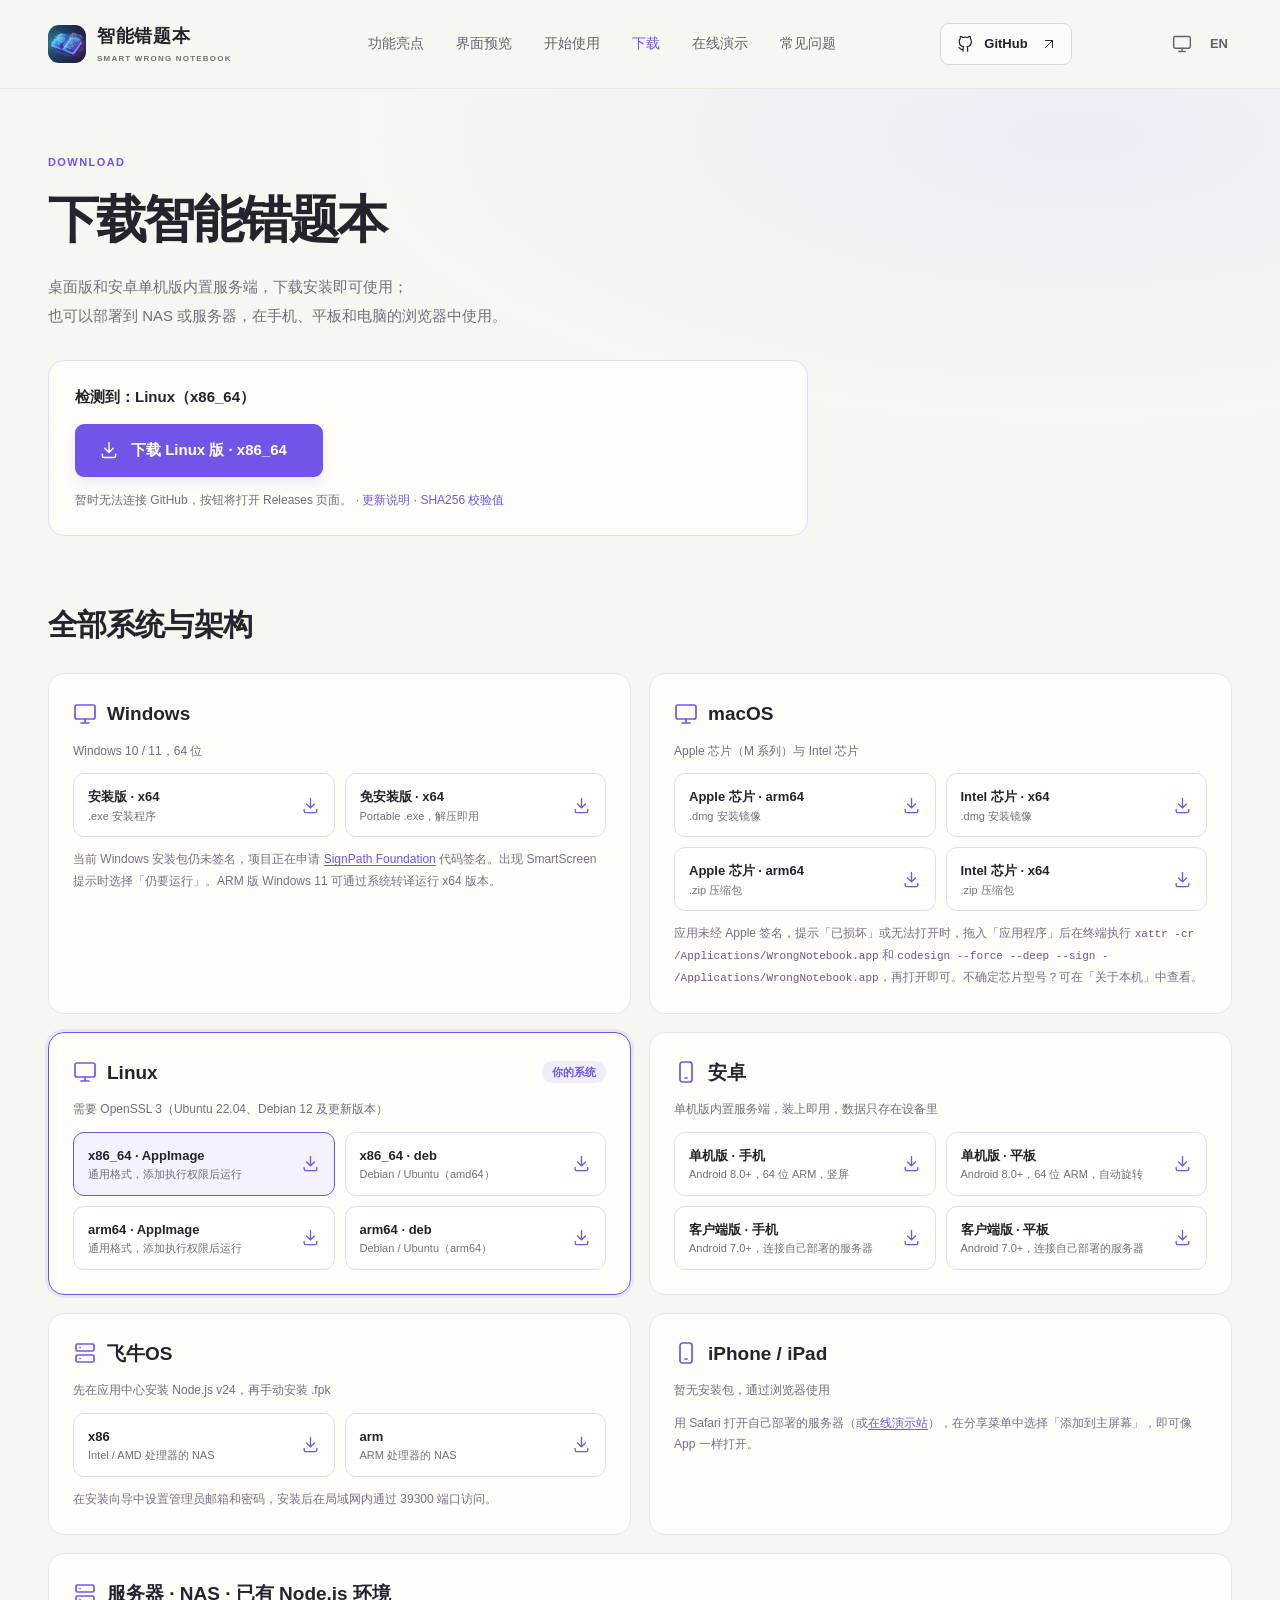
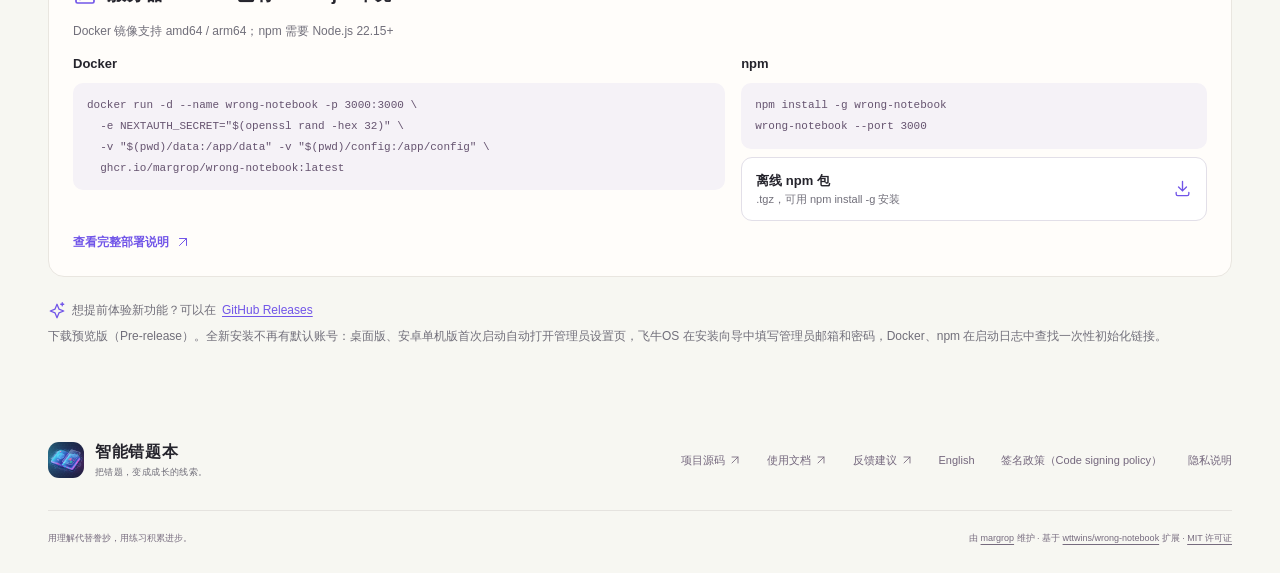
==== download/index.html @ a0e4823a "feat: 官网增加深色模式，默认跟随系统，可手动切换 - 页头新增主题按钮：自动（跟随系统）→ 浅色 → 深色，选择保存在浏览器 localStorage - <head> 内联脚本在首屏绘制前设置" ====
<!doctype html>
<html lang="zh-CN">
  <head>
    <meta charset="utf-8">
    <meta name="viewport" content="width=device-width, initial-scale=1">
    <meta name="color-scheme" content="light dark">
    <meta name="darkreader-lock">
    <meta name="theme-color" content="#f7f7f2">
    <meta name="description" content="下载智能错题本：Windows、macOS（Apple 芯片 / Intel）、Linux（x86_64 / arm64）桌面版，安卓手机与平板 APK，飞牛OS 安装包，以及 Docker 与 npm 部署方式。自动识别你的系统与架构。">
    <meta property="og:type" content="website">
    <meta property="og:locale" content="zh_CN">
    <meta property="og:title" content="下载智能错题本 · 全平台安装包">
    <meta property="og:description" content="Windows、macOS、Linux、安卓、飞牛OS 安装包与 Docker / npm 部署，自动识别你的系统与架构。">
    <meta property="og:image" content="../assets/images/social-preview.png">
    <meta property="og:image:alt" content="智能错题本：让每一道错题，成为进步的起点，配有真实错题管理界面">
    <meta name="twitter:card" content="summary_large_image">
    <title>下载智能错题本 · 全平台安装包</title>
    <!-- deployment-metadata -->
    <link rel="icon" type="image/png" href="../assets/icons/app-icon.png">
    <link rel="apple-touch-icon" href="../assets/icons/app-icon.png">
    <script>(function(){var p=null;try{p=localStorage.getItem("wn-site-theme")}catch(e){}if(p!=="light"&&p!=="dark")p="system";var r=document.documentElement,d=p==="dark"||(p==="system"&&window.matchMedia("(prefers-color-scheme: dark)").matches);r.setAttribute("data-theme-preference",p);r.setAttribute("data-theme",d?"dark":"light")})();</script>
    <link rel="stylesheet" href="../assets/styles.css?v=20261031-dark">
    <link rel="stylesheet" href="../assets/dark.css?v=20261031-dark">
    <script src="../assets/theme.js" defer></script>
    <script src="../assets/nav.js" defer></script>
    <script src="../assets/download.js" defer></script>
  </head>
  <body>
    <a class="skip-link" href="#main">跳到正文</a>
    <svg class="icon-definitions" xmlns="http://www.w3.org/2000/svg" aria-hidden="true">
      <symbol id="i-arrow-up" viewBox="0 0 24 24"><path d="M6 18 18 6M6 6h12v12"/></symbol>
      <symbol id="i-github" viewBox="0 0 24 24"><path d="M9 19c-4.3 1.3-4.3-2.2-6-2.6m12 5v-3.8a3.3 3.3 0 0 0-.9-2.6c3-.3 6.1-1.5 6.1-6.8A5.3 5.3 0 0 0 18.8 4a4.9 4.9 0 0 0-.1-3s-1.1-.3-3.6 1.4a13.6 13.6 0 0 0-6.5 0C6.1.7 5 1 5 1a4.9 4.9 0 0 0-.1 3 5.3 5.3 0 0 0-1.4 4.2c0 5.3 3.1 6.5 6.1 6.8a3.3 3.3 0 0 0-.9 2.6v3.8" transform="translate(1 1) scale(.91)"/></symbol>
      <symbol id="i-download" viewBox="0 0 24 24"><path d="M12 3v12m-5-5 5 5 5-5M4 17v2a2 2 0 0 0 2 2h12a2 2 0 0 0 2-2v-2"/></symbol>
      <symbol id="i-monitor" viewBox="0 0 24 24"><rect x="2" y="3" width="20" height="14" rx="2"/><path d="M8 21h8m-4-4v4"/></symbol>
      <symbol id="i-phone" viewBox="0 0 24 24"><rect x="6" y="2" width="12" height="20" rx="2.5"/><path d="M11 18h2"/></symbol>
      <symbol id="i-server" viewBox="0 0 24 24"><rect x="3" y="3" width="18" height="7" rx="1.5"/><rect x="3" y="14" width="18" height="7" rx="1.5"/><path d="M7 6.5h.01M7 17.5h.01"/></symbol>
      <symbol id="i-sparkle" viewBox="0 0 24 24"><path d="m12 3 2.6 6.4L21 12l-6.4 2.6L12 21l-2.6-6.4L3 12l6.4-2.6L12 3Zm7-2v4m-2-2h4"/></symbol>
      <symbol id="i-sun" viewBox="0 0 24 24"><circle cx="12" cy="12" r="4"/><path d="M12 2v2m0 16v2M4.9 4.9l1.4 1.4m11.4 11.4 1.4 1.4M2 12h2m16 0h2M4.9 19.1l1.4-1.4M17.7 6.3l1.4-1.4"/></symbol>
      <symbol id="i-moon" viewBox="0 0 24 24"><path d="M20 14.5A8 8 0 0 1 9.5 4 8 8 0 1 0 20 14.5Z"/></symbol>
      <symbol id="i-menu" viewBox="0 0 24 24"><path d="M4 7h16M4 12h16M4 17h16"/></symbol>
    </svg>

    <header class="site-header">
      <div class="container header-inner">
        <a class="brand" href="../" aria-label="智能错题本首页">
          <img src="../assets/icons/app-icon.png" alt="" width="38" height="38">
          <span>智能错题本<small>SMART WRONG NOTEBOOK</small></span>
        </a>
        <nav class="desktop-nav" aria-label="主导航">
          <a href="../#features">功能亮点</a><a href="../#preview">界面预览</a><a href="../#deploy">开始使用</a><a href="./" aria-current="page" class="active">下载</a><a href="https://wrong-notebook-demo.vercel.app" target="_blank" rel="noopener noreferrer">在线演示</a><a href="../#faq">常见问题</a>
        </nav>
        <a class="github-link" href="https://github.com/margrop/wrong-notebook" target="_blank" rel="noopener noreferrer"><svg class="icon"><use href="#i-github"/></svg><span>GitHub</span><svg class="icon small"><use href="#i-arrow-up"/></svg></a>
        <div class="header-actions"><button class="theme-toggle icon-button" type="button" data-theme-toggle aria-label="主题：自动（跟随系统）" title="主题：自动（跟随系统）"><svg class="icon theme-icon-system"><use href="#i-monitor"/></svg><svg class="icon theme-icon-light"><use href="#i-sun"/></svg><svg class="icon theme-icon-dark"><use href="#i-moon"/></svg></button><a class="lang-switch" href="../en/download/" hreflang="en" lang="en" aria-label="Switch to English">EN</a></div>
        <button class="menu-toggle icon-button" type="button" aria-label="打开导航" aria-expanded="false" aria-controls="mobile-nav"><svg class="icon"><use href="#i-menu"/></svg></button>
      </div>
      <nav class="mobile-nav" id="mobile-nav" aria-label="手机导航" hidden>
        <a href="../#features">功能亮点</a><a href="../#preview">界面预览</a><a href="../#deploy">开始使用</a><a href="./" aria-current="page" class="active">下载</a><a href="https://wrong-notebook-demo.vercel.app" target="_blank" rel="noopener noreferrer">在线演示</a><a href="../#faq">常见问题</a>
      </nav>
    </header>

    <main id="main">
      <section class="download-hero" aria-labelledby="download-title">
        <div class="container">
          <p class="eyebrow">DOWNLOAD</p>
          <h1 id="download-title">下载智能错题本</h1>
          <p class="download-lead">桌面版和安卓单机版内置服务端，下载安装即可使用；<br class="desktop-break">也可以部署到 NAS 或服务器，在手机、平板和电脑的浏览器中使用。</p>
          <div class="download-detect">
            <p class="detected-system" data-detected-system>正在识别你的系统与架构…</p>
            <a class="button button-primary download-cta" data-recommended href="https://github.com/margrop/wrong-notebook/releases/latest" hidden><svg class="icon"><use href="#i-download"/></svg><span data-download-label>下载安装包</span><span class="dl-size" data-size></span></a>
            <p class="detected-note" data-detected-note hidden></p>
            <p class="release-meta"><span data-release-version>最新正式版</span> · <a data-release-link href="https://github.com/margrop/wrong-notebook/releases/latest" target="_blank" rel="noopener noreferrer">更新说明</a> · <a data-asset="checksums" href="https://github.com/margrop/wrong-notebook/releases/latest" target="_blank" rel="noopener noreferrer">SHA256 校验值</a></p>
          </div>
        </div>
      </section>

      <section class="section download-section" aria-labelledby="platforms-title">
        <div class="container">
          <h2 class="download-section-title" id="platforms-title">全部系统与架构</h2>
          <div class="download-grid">
            <article class="download-card" data-platform="windows" aria-labelledby="dl-windows">
              <div class="download-card-head"><svg class="icon"><use href="#i-monitor"/></svg><h3 id="dl-windows">Windows</h3><span class="detected-badge">你的系统</span></div>
              <p class="download-requirement">Windows 10 / 11，64 位</p>
              <div class="dl-list">
                <a class="dl-button" data-asset="win-setup" data-variant="windows" href="https://github.com/margrop/wrong-notebook/releases/latest"><span><strong>安装版 · x64</strong><small>.exe 安装程序</small></span><span class="dl-size" data-size></span><svg class="icon"><use href="#i-download"/></svg></a>
                <a class="dl-button" data-asset="win-portable" href="https://github.com/margrop/wrong-notebook/releases/latest"><span><strong>免安装版 · x64</strong><small>Portable .exe，解压即用</small></span><span class="dl-size" data-size></span><svg class="icon"><use href="#i-download"/></svg></a>
              </div>
              <p class="download-note">当前 Windows 安装包仍未签名，项目正在申请 <a href="https://signpath.org" target="_blank" rel="noopener noreferrer">SignPath Foundation</a> 代码签名。出现 SmartScreen 提示时选择「仍要运行」。ARM 版 Windows 11 可通过系统转译运行 x64 版本。</p>
            </article>

            <article class="download-card" data-platform="mac" aria-labelledby="dl-mac">
              <div class="download-card-head"><svg class="icon"><use href="#i-monitor"/></svg><h3 id="dl-mac">macOS</h3><span class="detected-badge">你的系统</span></div>
              <p class="download-requirement">Apple 芯片（M 系列）与 Intel 芯片</p>
              <div class="dl-list">
                <a class="dl-button" data-asset="mac-arm64-dmg" data-variant="mac-arm64" href="https://github.com/margrop/wrong-notebook/releases/latest"><span><strong>Apple 芯片 · arm64</strong><small>.dmg 安装镜像</small></span><span class="dl-size" data-size></span><svg class="icon"><use href="#i-download"/></svg></a>
                <a class="dl-button" data-asset="mac-x64-dmg" data-variant="mac-x64" href="https://github.com/margrop/wrong-notebook/releases/latest"><span><strong>Intel 芯片 · x64</strong><small>.dmg 安装镜像</small></span><span class="dl-size" data-size></span><svg class="icon"><use href="#i-download"/></svg></a>
                <a class="dl-button" data-asset="mac-arm64-zip" href="https://github.com/margrop/wrong-notebook/releases/latest"><span><strong>Apple 芯片 · arm64</strong><small>.zip 压缩包</small></span><span class="dl-size" data-size></span><svg class="icon"><use href="#i-download"/></svg></a>
                <a class="dl-button" data-asset="mac-x64-zip" href="https://github.com/margrop/wrong-notebook/releases/latest"><span><strong>Intel 芯片 · x64</strong><small>.zip 压缩包</small></span><span class="dl-size" data-size></span><svg class="icon"><use href="#i-download"/></svg></a>
              </div>
              <p class="download-note">应用未经 Apple 签名，提示「已损坏」或无法打开时，拖入「应用程序」后在终端执行 <code>xattr -cr /Applications/WrongNotebook.app</code> 和 <code>codesign --force --deep --sign - /Applications/WrongNotebook.app</code>，再打开即可。不确定芯片型号？可在「关于本机」中查看。</p>
            </article>

            <article class="download-card" data-platform="linux" aria-labelledby="dl-linux">
              <div class="download-card-head"><svg class="icon"><use href="#i-monitor"/></svg><h3 id="dl-linux">Linux</h3><span class="detected-badge">你的系统</span></div>
              <p class="download-requirement">需要 OpenSSL 3（Ubuntu 22.04、Debian 12 及更新版本）</p>
              <div class="dl-list">
                <a class="dl-button" data-asset="linux-x64-appimage" data-variant="linux-x64" href="https://github.com/margrop/wrong-notebook/releases/latest"><span><strong>x86_64 · AppImage</strong><small>通用格式，添加执行权限后运行</small></span><span class="dl-size" data-size></span><svg class="icon"><use href="#i-download"/></svg></a>
                <a class="dl-button" data-asset="linux-x64-deb" href="https://github.com/margrop/wrong-notebook/releases/latest"><span><strong>x86_64 · deb</strong><small>Debian / Ubuntu（amd64）</small></span><span class="dl-size" data-size></span><svg class="icon"><use href="#i-download"/></svg></a>
                <a class="dl-button" data-asset="linux-arm64-appimage" data-variant="linux-arm64" href="https://github.com/margrop/wrong-notebook/releases/latest"><span><strong>arm64 · AppImage</strong><small>通用格式，添加执行权限后运行</small></span><span class="dl-size" data-size></span><svg class="icon"><use href="#i-download"/></svg></a>
                <a class="dl-button" data-asset="linux-arm64-deb" href="https://github.com/margrop/wrong-notebook/releases/latest"><span><strong>arm64 · deb</strong><small>Debian / Ubuntu（arm64）</small></span><span class="dl-size" data-size></span><svg class="icon"><use href="#i-download"/></svg></a>
              </div>
            </article>

            <article class="download-card" data-platform="android" aria-labelledby="dl-android">
              <div class="download-card-head"><svg class="icon"><use href="#i-phone"/></svg><h3 id="dl-android">安卓</h3><span class="detected-badge">你的系统</span></div>
              <p class="download-requirement">单机版内置服务端，装上即用，数据只存在设备里</p>
              <div class="dl-list">
                <a class="dl-button" data-asset="android-phone" data-variant="android-phone" href="https://github.com/margrop/wrong-notebook/releases/latest"><span><strong>单机版 · 手机</strong><small>Android 8.0+，64 位 ARM，竖屏</small></span><span class="dl-size" data-size></span><svg class="icon"><use href="#i-download"/></svg></a>
                <a class="dl-button" data-asset="android-tablet" data-variant="android-tablet" href="https://github.com/margrop/wrong-notebook/releases/latest"><span><strong>单机版 · 平板</strong><small>Android 8.0+，64 位 ARM，自动旋转</small></span><span class="dl-size" data-size></span><svg class="icon"><use href="#i-download"/></svg></a>
                <a class="dl-button" data-asset="android-client-phone" href="https://github.com/margrop/wrong-notebook/releases/latest"><span><strong>客户端版 · 手机</strong><small>Android 7.0+，连接自己部署的服务器</small></span><span class="dl-size" data-size></span><svg class="icon"><use href="#i-download"/></svg></a>
                <a class="dl-button" data-asset="android-client-tablet" href="https://github.com/margrop/wrong-notebook/releases/latest"><span><strong>客户端版 · 平板</strong><small>Android 7.0+，连接自己部署的服务器</small></span><span class="dl-size" data-size></span><svg class="icon"><use href="#i-download"/></svg></a>
              </div>
            </article>

            <article class="download-card" data-platform="fnos" aria-labelledby="dl-fnos">
              <div class="download-card-head"><svg class="icon"><use href="#i-server"/></svg><h3 id="dl-fnos">飞牛OS</h3></div>
              <p class="download-requirement">先在应用中心安装 Node.js v24，再手动安装 .fpk</p>
              <div class="dl-list">
                <a class="dl-button" data-asset="fnos-x86" href="https://github.com/margrop/wrong-notebook/releases/latest"><span><strong>x86</strong><small>Intel / AMD 处理器的 NAS</small></span><span class="dl-size" data-size></span><svg class="icon"><use href="#i-download"/></svg></a>
                <a class="dl-button" data-asset="fnos-arm" href="https://github.com/margrop/wrong-notebook/releases/latest"><span><strong>arm</strong><small>ARM 处理器的 NAS</small></span><span class="dl-size" data-size></span><svg class="icon"><use href="#i-download"/></svg></a>
              </div>
              <p class="download-note">在安装向导中设置管理员邮箱和密码，安装后在局域网内通过 39300 端口访问。</p>
            </article>

            <article class="download-card" data-platform="ios" aria-labelledby="dl-ios">
              <div class="download-card-head"><svg class="icon"><use href="#i-phone"/></svg><h3 id="dl-ios">iPhone / iPad</h3><span class="detected-badge">你的系统</span></div>
              <p class="download-requirement">暂无安装包，通过浏览器使用</p>
              <p class="download-note">用 Safari 打开自己部署的服务器（或<a href="https://wrong-notebook-demo.vercel.app" target="_blank" rel="noopener noreferrer">在线演示站</a>），在分享菜单中选择「添加到主屏幕」，即可像 App 一样打开。</p>
            </article>

            <article class="download-card download-card-wide" data-platform="server" aria-labelledby="dl-server">
              <div class="download-card-head"><svg class="icon"><use href="#i-server"/></svg><h3 id="dl-server">服务器 · NAS · 已有 Node.js 环境</h3></div>
              <p class="download-requirement">Docker 镜像支持 amd64 / arm64；npm 需要 Node.js 22.15+</p>
              <div class="server-options">
                <div><strong>Docker</strong><pre><code>docker run -d --name wrong-notebook -p 3000:3000 \
  -e NEXTAUTH_SECRET="$(openssl rand -hex 32)" \
  -v "$(pwd)/data:/app/data" -v "$(pwd)/config:/app/config" \
  ghcr.io/margrop/wrong-notebook:latest</code></pre></div>
                <div><strong>npm</strong><pre><code>npm install -g wrong-notebook
wrong-notebook --port 3000</code></pre><a class="dl-button" data-asset="npm-tgz" href="https://github.com/margrop/wrong-notebook/releases/latest"><span><strong>离线 npm 包</strong><small>.tgz，可用 npm install -g 安装</small></span><span class="dl-size" data-size></span><svg class="icon"><use href="#i-download"/></svg></a></div>
              </div>
              <a class="text-link" href="../#deploy">查看完整部署说明 <svg class="icon small"><use href="#i-arrow-up"/></svg></a>
            </article>
          </div>
          <p class="prerelease-note"><svg class="icon small"><use href="#i-sparkle"/></svg> 想提前体验新功能？可以在 <a href="https://github.com/margrop/wrong-notebook/releases" target="_blank" rel="noopener noreferrer">GitHub Releases</a> 下载预览版（Pre-release）。全新安装不再有默认账号：桌面版、安卓单机版首次启动自动打开管理员设置页，飞牛OS 在安装向导中填写管理员邮箱和密码，Docker、npm 在启动日志中查找一次性初始化链接。</p>
        </div>
      </section>
    </main>

    <footer class="site-footer container"><div class="footer-top"><a class="brand" href="../"><img src="../assets/icons/app-icon.png" alt="" width="36" height="36"><span>智能错题本<small>把错题，变成成长的线索。</small></span></a><nav aria-label="页脚导航"><a href="https://github.com/margrop/wrong-notebook" target="_blank" rel="noopener noreferrer">项目源码 <svg class="icon small"><use href="#i-arrow-up"/></svg></a><a href="https://github.com/margrop/wrong-notebook/wiki" target="_blank" rel="noopener noreferrer">使用文档 <svg class="icon small"><use href="#i-arrow-up"/></svg></a><a href="https://github.com/margrop/wrong-notebook/issues" target="_blank" rel="noopener noreferrer">反馈建议 <svg class="icon small"><use href="#i-arrow-up"/></svg></a><a href="../en/download/" hreflang="en" lang="en">English</a><a href="https://github.com/margrop/wrong-notebook/blob/main/doc/CODE_SIGNING.md" target="_blank" rel="noopener noreferrer">签名政策（Code signing policy）</a><a href="https://github.com/margrop/wrong-notebook/blob/main/doc/PRIVACY.md" target="_blank" rel="noopener noreferrer">隐私说明</a></nav></div><div class="footer-bottom"><p>用理解代替誊抄，用练习积累进步。</p><p>由 <a href="https://github.com/margrop" target="_blank" rel="noopener noreferrer">margrop</a> 维护 · 基于 <a href="https://github.com/wttwins/wrong-notebook" target="_blank" rel="noopener noreferrer">wttwins/wrong-notebook</a> 扩展 · <a href="https://github.com/margrop/wrong-notebook/blob/main/LICENSE" target="_blank" rel="noopener noreferrer">MIT 许可证</a></p></div></footer>
  </body>
</html>
---- assets/styles.css ----
@charset "UTF-8";

:root {
  color-scheme: light;
  --bg: #f7f7f2;
  --ink: #25242c;
  --muted: #716f7a;
  --purple: #7155e8;
  --purple-dark: #6043d1;
  --line: #e5e3df;
  --font: -apple-system, BlinkMacSystemFont, "Segoe UI", "PingFang SC", "Hiragino Sans GB", "Microsoft YaHei", sans-serif;
}

*, *::before, *::after { box-sizing: border-box; }
html { scroll-behavior: smooth; scroll-padding-top: 104px; }
body { margin: 0; background: var(--bg); color: var(--ink); font-family: var(--font); -webkit-font-smoothing: antialiased; line-height: 1.65; }
body.dialog-open { overflow: hidden; }
button, input { font: inherit; }
button, a { -webkit-tap-highlight-color: transparent; }
button { color: inherit; cursor: pointer; }
a { color: inherit; text-decoration: none; }
img { display: block; max-width: 100%; }
button { border: 0; }
h1, h2, h3, p, figure { margin: 0; }
::selection { background: #ded4ff; color: #33214e; }
:focus-visible { outline: 3px solid #a18af7; outline-offset: 5px; }
[hidden] { display: none !important; }
.container { width: min(1240px, calc(100% - 96px)); margin-inline: auto; }
.icon-definitions { position: absolute; width: 0; height: 0; overflow: hidden; }
.icon { display: inline-block; width: 24px; height: 24px; fill: none; stroke: currentColor; stroke-width: 1.7; stroke-linecap: round; stroke-linejoin: round; flex: 0 0 auto; vertical-align: middle; }
.icon.small { width: 18px; height: 18px; }
.icon-button { display: inline-flex; align-items: center; justify-content: center; padding: 10px; border-radius: 10px; background: transparent; }
.skip-link { position: fixed; top: -80px; left: 20px; padding: 10px 20px; border-radius: 8px; background: var(--ink); color: white; z-index: 100; }
.skip-link:focus { top: 10px; }
.site-header { position: sticky; top: 0; z-index: 20; background: rgb(247 247 242 / 94%); border-bottom: 1px solid rgb(229 227 223 / 70%); backdrop-filter: blur(16px); }
.header-inner { display: flex; align-items: center; justify-content: space-between; min-height: 88px; gap: 24px; }
.brand { display: inline-flex; align-items: center; gap: 11px; flex-shrink: 0; }
.brand img { border-radius: 11px; }
.brand > span { font-size: 18px; font-weight: 750; letter-spacing: .04em; line-height: 1.4; }
.brand small { display: block; font-size: 8px; font-weight: 600; letter-spacing: .15em; color: var(--muted); margin-top: 3px; }
.desktop-nav { display: flex; gap: 32px; padding-left: 32px; }
.desktop-nav a { color: #64616c; font-size: 14px; font-weight: 550; transition: color .2s; }
.desktop-nav a:hover, .desktop-nav a.active { color: var(--purple); }
.github-link { display: flex; align-items: center; gap: 9px; border: 1px solid #d9d7d1; padding: 9px 15px; border-radius: 9px; font-size: 13px; font-weight: 600; background: #fff9; transition: border-color .2s, background .2s; }
.github-link:hover { background: white; border-color: var(--purple); }
.github-link .icon { width: 19px; height: 19px; }
.github-link .small { width: 14px; height: 14px; margin-left: 5px; }
.menu-toggle, .mobile-nav { display: none; }
.lang-switch { margin-left: -12px; padding: 9px 4px; color: #64616c; font-size: 13px; font-weight: 600; white-space: nowrap; transition: color .2s; }
.lang-switch:hover { color: var(--purple); }
.header-actions { display: flex; align-items: center; gap: 6px; margin-left: -12px; }
.header-actions .lang-switch { margin-left: 0; }
.theme-toggle { padding: 8px; color: #64616c; transition: color .2s; }
.theme-toggle:hover { color: var(--purple); }
.theme-toggle .icon { width: 20px; height: 20px; }
.theme-toggle .theme-icon-light, .theme-toggle .theme-icon-dark { display: none; }
html[data-theme-preference="light"] .theme-toggle .theme-icon-system, html[data-theme-preference="dark"] .theme-toggle .theme-icon-system { display: none; }
html[data-theme-preference="light"] .theme-toggle .theme-icon-light, html[data-theme-preference="dark"] .theme-toggle .theme-icon-dark { display: inline-block; }
html:lang(en) h1 { letter-spacing: -.035em; }
.hero { overflow: hidden; position: relative; background: radial-gradient(ellipse at 84% 24%, #eae5f8a3, transparent 43%); }
.hero-grid { display: grid; grid-template-columns: 1fr 1.08fr; gap: 38px; align-items: center; padding-top: 62px; padding-bottom: 52px; min-height: 630px; }
.eyebrow { color: var(--purple); font-size: 11px; letter-spacing: .13em; font-weight: 700; line-height: 1.7; }
.pill { display: inline-flex; gap: 9px; align-items: center; border: 1px solid #e2daf7; border-radius: 99px; padding: 6px 12px; font-size: 11px; letter-spacing: .05em; background: #f0ecfa; }
.pill .icon { margin-left: 7px; }
.status-dot { display: inline-block; width: 6px; height: 6px; border-radius: 50%; flex-shrink: 0; background: currentColor; box-shadow: 0 0 0 3px rgb(113 85 232 / 8%); }
h1 { font-size: clamp(36px, 4.15vw, 59px); font-weight: 780; line-height: 1.4; letter-spacing: -.055em; margin-top: 24px; white-space: nowrap; }
.highlight { position: relative; color: var(--purple); }
.highlight > svg { position: absolute; width: 100%; height: 15px; left: 0; bottom: -12px; fill: none; stroke: #b9a4f3; stroke-width: 4px; stroke-linecap: round; }
.hero-description { font-size: 16px; color: var(--muted); line-height: 1.95; margin-top: 31px; }
.hero-actions { display: flex; gap: 12px; margin-top: 31px; flex-wrap: wrap; }
.button { display: inline-flex; align-items: center; justify-content: center; gap: 18px; padding: 13px 23px; min-height: 50px; border-radius: 9px; font-size: 14px; font-weight: 650; border: 1px solid transparent; transition: transform .2s, background .2s, box-shadow .2s; }
.button:hover { transform: translateY(-2px); }
.button .icon { width: 20px; height: 20px; }
.button-primary { background: var(--purple); color: white; box-shadow: 0 6px 14px #7155e821; }
.button-primary:hover { background: var(--purple-dark); box-shadow: 0 9px 19px #7155e834; }
.button-outline { border-color: #ddd9e3; background: #ffffff80; gap: 9px; }
.button-outline:hover { background: white; }
.hero-notes { display: flex; gap: 19px; margin-top: 24px; color: #716a7a; font-size: 11px; }
.hero-notes span { display: flex; gap: 4px; align-items: center; }
.hero-notes .icon { width: 13px; height: 13px; color: #9182ac; }
.hero-community { display: inline-flex; align-items: center; gap: 14px; margin-top: 22px; padding: 8px 18px 8px 8px; background: #fff; border: 1px solid var(--line); border-radius: 16px; }
.hero-community:hover { border-color: var(--purple); }
.hero-community img { flex: none; width: 96px; height: 96px; border-radius: 10px; }
.hero-community > span { display: flex; flex-direction: column; gap: 3px; text-align: left; }
.hero-community strong { font-size: 12px; }
.hero-community .qq-number { color: var(--purple); font-size: 17px; font-weight: 700; font-variant-numeric: tabular-nums; }
.hero-community small { color: var(--muted); font-size: 11px; }
#community { scroll-margin-top: 90px; }
.hero-visual { position: relative; min-width: 0; padding-top: 42px; padding-bottom: 55px; }
.orbit { position: absolute; border: 1px dashed #c9bfe1; border-radius: 50%; z-index: 0; pointer-events: none; }
.orbit-one { width: 410px; height: 410px; top: 0; right: -16px; transform: rotate(-30deg); }
.orbit-two { width: 490px; height: 380px; top: 70px; left: 16px; opacity: .4; }
.hero-window { position: relative; z-index: 2; margin-right: -24px; border-radius: 12px; background: #fff; overflow: hidden; box-shadow: 0 25px 60px -17px #453b6f5e, 0 3px 8px #493a7014; transform: rotate(-3deg); border: 5px solid white; }
.window-bar { min-height: 34px; display: flex; align-items: center; justify-content: space-between; gap: 20px; font-size: 9px; color: #786d84; padding: 3px 12px 7px; }
.window-bar > .icon { width: 13px; height: 13px; }
.window-dots { display: inline-flex; gap: 5px; align-items: center; }
.window-dots i { width: 6px; height: 6px; border-radius: 50%; background: #dedbe7; }
.window-dots i:first-child { background: #f2bcb8; }
.window-dots i:nth-child(2) { background: #edda9b; }
.window-dots i:last-child { background: #c2d7b5; }
.image-button { display: block; width: 100%; padding: 0; background: transparent; text-align: left; }
.image-button:hover img { filter: brightness(1.06); }
.hero-screenshot { width: 100%; height: auto; border-radius: 5px; }
.paper-note { position: absolute; top: -18px; left: 9%; width: 173px; height: 143px; padding: 16px 18px; background-color: #f9edc7; background-image: repeating-linear-gradient(transparent 0 25px, #d9c59150 25px 26px); border-radius: 2px; color: #7d6943; transform: rotate(-11deg); font-size: 16px; font-weight: 650; line-height: 1.9; box-shadow: 0 6px 15px #63501d0d; }
.paper-note svg { position: absolute; width: 57px; height: 30px; right: 3px; bottom: 5px; fill: none; stroke: #a6986b; stroke-width: 3px; stroke-linecap: round; }
.floating-tag { display: flex; align-items: center; gap: 6px; position: absolute; top: 5px; right: -8px; background: #e4dcfa; color: #6952aa; padding: 10px 15px; font-size: 11px; border-radius: 7px; transform: rotate(6deg); z-index: 3; box-shadow: 0 6px 17px #6b4c9810; }
.floating-tag .icon { width: 16px; height: 16px; }
.review-note { display: flex; align-items: center; gap: 11px; position: absolute; bottom: 29px; left: -17px; padding: 15px 16px; z-index: 4; background: #fff; border: 1px solid #e8e4eb; border-radius: 11px; box-shadow: 0 12px 35px #4f3d7819; transform: rotate(2deg); }
.review-check { display: grid; place-items: center; width: 37px; height: 37px; border-radius: 50%; background: #e4f1e8; color: #61947e; }
.review-check .icon { width: 19px; height: 19px; }
.review-note strong { display: block; font-size: 12px; font-weight: 650; }
.review-note div > span { display: block; margin-top: 2px; font-size: 9px; color: #766b80; }
.mini-trend { width: 55px; height: 35px; margin-left: 14px; fill: none; stroke: #9b87d7; stroke-width: 2; stroke-linecap: round; stroke-linejoin: round; }
.visual-caption { position: absolute; font-size: 9px; color: #786c82; bottom: 0; right: 7px; letter-spacing: .02em; }
.promise-strip { display: flex; justify-content: space-between; gap: 20px; align-items: center; border-top: 1px solid var(--line); min-height: 104px; color: #706c7b; }
.promise-strip > p { font-size: 11px; color: #766d7e; }
.promise-strip > span { display: flex; gap: 9px; align-items: center; font-size: 13px; font-weight: 550; }
.promise-strip .icon { width: 20px; height: 20px; color: #91899e; }
.promise-pwa { font-size: 18px !important; font-weight: 750 !important; letter-spacing: -.04em; }
.promise-pwa small { font-size: 11px; font-weight: 400; letter-spacing: 0; }
.section { padding: 94px 0; }
.section-heading h2, .deploy-copy h2 { font-size: clamp(29px, 3vw, 40px); line-height: 1.45; letter-spacing: -.045em; font-weight: 740; margin-top: 13px; }
.section-heading > p:not(.eyebrow), .heading-row > p { font-size: 14px; line-height: 1.9; color: var(--muted); margin-top: 16px; }
.center { text-align: center; }
.workflow { background: #eeeee780; border-top: 1px solid #eae8e260; }
.workflow-grid { list-style: none; padding: 0; margin: 53px 0 0; display: grid; grid-template-columns: repeat(4, 1fr); gap: 36px; }
.workflow-grid > li { position: relative; }
.workflow-grid > li:not(:last-child)::after { content: ""; display: block; height: 1px; width: 53%; position: absolute; top: 25px; left: 62%; background: repeating-linear-gradient(to right, #d9d4e0 0 3px, transparent 3px 7px); }
.step-top { display: flex; align-items: center; gap: 14px; }
.step-number { color: #786d82; font-size: 12px; font-family: ui-monospace, monospace; }
.step-icon { display: grid; place-items: center; width: 49px; height: 49px; border-radius: 13px; }
.lavender { background: #e7e0f6; color: #9277c8; }
.peach { background: #f5e6dc; color: #bc8969; }
.mint { background: #dfece3; color: #7b9d87; }
.lemon { background: #f1edcf; color: #ae9d4d; }
.step-icon .icon { width: 24px; height: 24px; }
.workflow-grid h3 { font-size: 17px; font-weight: 650; margin-top: 24px; }
.workflow-grid p { font-size: 13px; color: var(--muted); line-height: 1.95; margin-top: 11px; max-width: 245px; }
.step-label { display: inline-block; margin-top: 21px; color: #786d82; font-size: 10px; letter-spacing: .02em; }
.heading-row { display: flex; justify-content: space-between; align-items: flex-end; gap: 40px; }
.heading-row > p { padding-bottom: 4px; }
.features { padding-bottom: 64px; }
.feature-grid { display: grid; grid-template-columns: repeat(6, 1fr); gap: 21px; margin-top: 43px; }
.feature-card { grid-column: span 2; border: 1px solid #e9e6e0; background: #fffdfa; border-radius: 16px; padding: 29px; overflow: hidden; position: relative; }
.feature-card h3 { font-size: 18px; font-weight: 700; line-height: 1.55; letter-spacing: -.025em; }
.feature-card p { font-size: 13px; color: var(--muted); line-height: 1.9; margin-top: 12px; }
.animation-card { grid-column: span 3; background: #ece7f5; border-color: #e5dcf1; padding: 31px 32px 0; }
.feature-kicker { display: flex; align-items: center; gap: 7px; font-size: 11px; font-weight: 550; color: #745a98; }
.feature-kicker .icon { width: 17px; height: 17px; }
.animation-card h3, .practice-card h3 { font-size: 29px; line-height: 1.5; margin-top: 17px; }
.animation-card p { color: #6f617f; position: relative; z-index: 1; }
.animation-screenshot { margin-top: 27px; position: relative; border: 5px solid #fff; border-bottom: 0; border-radius: 11px 11px 0 0; overflow: hidden; box-shadow: 0 12px 30px #46334f29; }
.animation-screenshot img { width: 100%; height: auto; }
.image-overlay { display: flex; align-items: center; gap: 7px; position: absolute; bottom: 12px; right: 12px; color: white; background: #29262fce; padding: 5px 10px; font-size: 9px; border: 1px solid #ffffff24; border-radius: 5px; }
.image-overlay .icon { width: 13px; height: 13px; }
.card-corner-spark { position: absolute; font-size: 98px; color: #c6b5e5; right: 27px; top: 60px; transform: rotate(12deg); }
.practice-card { grid-column: span 3; padding: 31px 32px; background: #eeeee8; border-color: #e5e5de; }
.practice-card .feature-kicker { color: #62765c; }
.practice-card p { max-width: 420px; }
.practice-illustration { max-width: 360px; margin: 22px auto 0; }
.sample-question { background: #fffefb; border: 1px solid #e4e3da; border-radius: 9px; padding: 13px 22px; box-shadow: 0 4px 6px #39312904; transform: rotate(-2deg); }
.sample-question > span { font-size: 9px; color: #786f60; display: block; }
.sample-question strong { font-family: Georgia, serif; font-size: 24px; letter-spacing: .05em; color: #655c74; display: block; margin-top: 4px; font-weight: 400; }
.sample-question i { color: #796d83; font-size: 10px; font-style: normal; }
.practice-connector { display: flex; align-items: center; justify-content: center; gap: 7px; font-size: 9px; color: #776b80; padding: 9px 0; }
.practice-connector .icon { width: 14px; height: 14px; }
.variant { transform: rotate(2deg); border-color: #d3c7ec; background: #f5f0fc; }
.variant > span { color: #7b5d9a; }
.variant strong { color: #9276b9; }
.illustration-label { display: block; text-align: right; margin-top: 7px; color: #aba6ab; font-size: 8px; }
.feature-icon { color: #8a7a9e; display: inline-block; margin-bottom: 17px; }
.feature-icon .icon { width: 24px; height: 24px; }
.tags-card { min-height: 315px; }
.tag-tree { display: flex; font-size: 10px; color: #776b80; align-items: center; margin-top: 26px; }
.tag-tree span { display: inline-block; background: #f3f0f6; padding: 5px 10px; border-radius: 5px; white-space: nowrap; }
.tag-tree > div { border-left: 1px solid #ddd6e5; padding-left: 16px; margin-left: 16px; position: relative; }
.tag-tree > div::before { content: ""; position: absolute; width: 16px; height: 1px; left: -17px; top: 50%; background: #ddd6e5; }
.tag-tree > div > div { display: flex; gap: 7px; margin-top: 8px; }
.tag-tree .tag-accent { color: #72558f; background: #eae1f6; }
.paper-preview { position: relative; background: #fff; border: 1px solid #e9e5df; border-radius: 4px; padding: 15px 19px 9px; margin: 20px 0 -61px 11px; transform: rotate(-5deg); box-shadow: 0 5px 20px #756f6410; }
.paper-preview > div { display: flex; align-items: center; justify-content: space-between; border-bottom: 1px solid #eee9df; padding-bottom: 9px; font-size: 10px; color: #796d5c; }
.paper-preview .icon { width: 15px; height: 15px; color: #c4bcb0; }
.paper-preview > span { display: flex; align-items: center; gap: 10px; color: #7f7362; font-size: 8px; margin-top: 19px; }
.paper-preview i { width: 73%; height: 3px; background: #efece7; }
.paper-preview > small { display: block; margin-top: 18px; color: #7c6f5e; font-size: 8px; }
.mastery-path { display: flex; justify-content: space-between; margin-top: 25px; position: relative; }
.mastery-path::before { content: ""; width: 73%; height: 1px; background: #e2e8de; position: absolute; top: 15px; left: 13%; }
.mastery-path > span { display: flex; flex-direction: column; align-items: center; gap: 8px; font-size: 9px; color: #6f7868; z-index: 1; }
.mastery-path i { display: grid; place-items: center; width: 31px; height: 31px; font-style: normal; font-size: 14px; border-radius: 50%; border: 5px solid #fffdfa; }
.history-wrong { background: #f7e2d9; color: #b38e7c; }
.history-correct { background: #dbead9; color: #82a07b; }
.mastery-footnote { display: flex; gap: 5px; align-items: center; margin-top: 23px; font-size: 9px; color: #72795f; }
.mastery-footnote .icon { width: 12px; height: 12px; }
.small-features { display: flex; justify-content: center; gap: 40px; flex-wrap: wrap; margin-top: 35px; font-size: 11px; color: #776d80; }
.small-features span { display: flex; align-items: center; gap: 7px; }
.small-features .icon { width: 16px; height: 16px; }
.preview-section { background: #27242f; color: #f4effa; position: relative; overflow: hidden; margin-top: 26px; padding-bottom: 66px; }
.preview-section .eyebrow { color: #b1a2d7; }
.preview-section h2 { font-size: 39px; }
.preview-section .heading-row > p { color: #a39aaf; }
.preview-tabs { display: flex; align-items: center; justify-content: center; gap: 10px; margin-top: 39px; margin-bottom: 27px; flex-wrap: wrap; }
.preview-tabs button { display: inline-flex; align-items: center; justify-content: center; gap: 7px; padding: 10px 16px; border-radius: 7px; color: #b6acc5; font-size: 12px; background: transparent; transition: background .2s, color .2s; border: 1px solid #ffffff0c; }
.preview-tabs button[aria-selected="true"] { color: #eee6ff; background: #655086; border-color: #8d72b759; }
.preview-tabs button:hover { background: #ffffff0b; }
.preview-tabs button[aria-selected="true"]:hover { background: #715a95; }
.preview-tabs .icon { width: 15px; height: 15px; }
.preview-panel { max-width: 1060px; margin-inline: auto; overflow: hidden; border: 1px solid #6155686b; border-radius: 12px; background: #f7f8fb; box-shadow: 0 20px 55px #0b061e3d; }
.preview-toolbar { min-height: 42px; display: flex; align-items: center; justify-content: space-between; padding: 7px 16px; color: #6f6680; font-size: 10px; background: #ece9f2; }
.preview-toolbar .window-dots i { opacity: .6; }
.preview-expand { display: flex; align-items: center; gap: 5px; background: transparent; color: #6f6680; font-size: 9px; border-radius: 4px; }
.preview-expand:hover { color: #3f3654; }
.preview-expand .icon { width: 12px; height: 12px; }
#preview-image { width: 100%; height: auto; aspect-ratio: 1140 / 784; object-fit: contain; background: #f7f8fb; }
.preview-image-button { cursor: zoom-in; }
.preview-caption { display: flex; max-width: 1060px; margin: 20px auto 0; justify-content: space-between; gap: 22px; align-items: center; }
.preview-caption p { color: #b0a7bc; font-size: 11px; }
.preview-caption span { color: #a397b2; font-size: 9px; white-space: nowrap; }
.noscript-notice { font-size: 12px; margin-top: 20px; color: #c8b6ed; }
.noscript-notice a { text-decoration: underline; }
.deploy-section { padding-top: 115px; }
.deploy-grid { display: grid; grid-template-columns: .9fr 1.1fr; gap: 85px; align-items: center; }
.deploy-copy h2 { font-size: 39px; }
.section-description { font-size: 14px; line-height: 1.95; color: var(--muted); margin-top: 22px; }
.deploy-benefits { list-style: none; margin: 31px 0 26px; padding: 0; }
.deploy-benefits li { display: flex; gap: 14px; align-items: flex-start; margin-top: 22px; }
.deploy-benefits > li > .icon { color: #9b8ab7; width: 21px; height: 21px; margin-top: 2px; }
.deploy-benefits strong { font-size: 13px; font-weight: 650; }
.deploy-benefits p { font-size: 11px; color: #786b80; line-height: 1.9; margin-top: 5px; }
.text-link { display: inline-flex; align-items: center; gap: 7px; color: var(--purple); font-size: 12px; font-weight: 600; }
.text-link:hover { text-decoration: underline; text-underline-offset: 4px; }
.text-link .icon { width: 14px; height: 14px; }
.deploy-terminal { min-width: 0; border: 1px solid #e5e0e9; background: #eeebf2; border-radius: 12px; overflow: hidden; }
.terminal-top { display: flex; align-items: center; justify-content: space-between; gap: 15px; padding: 15px 18px; border-bottom: 1px solid #e1dae8; }
.terminal-top > div { display: flex; gap: 5px; }
.terminal-top button { color: #786685; background: transparent; border-radius: 5px; padding: 6px 12px; font-size: 11px; }
.terminal-top button[aria-selected="true"] { color: #6f518e; background: #fff; box-shadow: 0 2px 5px #40314007; }
.terminal-label { font-family: ui-monospace, monospace; font-size: 8px; letter-spacing: .12em; color: #7d6c8a; }
.code-panel { background: #f5f2f7; }
.code-heading { display: flex; justify-content: space-between; gap: 12px; align-items: center; padding: 19px 23px 0; color: #7b658a; font-size: 10px; }
.copy-button { display: flex; gap: 4px; align-items: center; padding: 4px 5px; background: transparent; color: #786384; font-size: 9px; border-radius: 4px; flex-shrink: 0; }
.copy-button:hover { color: var(--purple-dark); }
.copy-button .icon { width: 12px; height: 12px; }
pre { margin: 0; padding: 18px 23px 24px; overflow-x: auto; color: #65536f; font-size: 10px; line-height: 2.05; tab-size: 2; }
code { font-family: "SFMono-Regular", Consolas, "Liberation Mono", monospace; }
.code-comment { color: #7f688d; }
.terminal-note { color: #776182; border-top: 1px solid #e9e2ed; padding: 12px 23px; display: flex; gap: 10px; align-items: center; font-size: 10px; }
.terminal-note .status-dot { width: 5px; height: 5px; color: #a0b39c; box-shadow: none; }
.terminal-note code { color: #7c628d; }
.setup-note { padding: 17px 23px; font-size: 10px; line-height: 1.8; color: #7a6587; }
.faq-section { padding-top: 74px; }
.faq-grid { display: grid; grid-template-columns: .8fr 1.2fr; gap: 100px; }
.faq-section h2 { font-size: 37px; }
.faq-section .text-link { margin-top: 24px; }
.community-card { display: flex; align-items: center; gap: 18px; width: fit-content; max-width: 100%; margin-top: 30px; padding: 14px 20px 14px 14px; background: #fff; border: 1px solid var(--line); border-radius: 18px; }
.community-card:hover { border-color: var(--purple); }
.community-card img { flex: none; width: 150px; height: auto; border-radius: 12px; }
.community-card > span { display: flex; flex-direction: column; gap: 6px; max-width: 170px; }
.community-card strong { font-size: 13px; }
.community-card .qq-number { color: var(--purple); font-size: 18px; font-weight: 700; font-variant-numeric: tabular-nums; letter-spacing: .02em; }
.community-card small { color: var(--muted); font-size: 11px; line-height: 1.7; }
.faq-list details { border-bottom: 1px solid #e1dedf; }
.faq-list details:first-child { border-top: 1px solid #e1dedf; }
.faq-list summary { display: flex; align-items: center; justify-content: space-between; gap: 20px; padding: 21px 0; cursor: pointer; font-size: 13px; font-weight: 550; list-style: none; }
.faq-list summary::-webkit-details-marker { display: none; }
.faq-list summary .icon { color: #a496ae; width: 15px; height: 15px; transition: transform .2s; }
.faq-list details[open] summary .icon { transform: rotate(180deg); }
.faq-list details p { color: #74677d; font-size: 12px; line-height: 1.95; padding: 0 25px 23px 0; }
.final-cta { display: flex; align-items: center; justify-content: space-between; position: relative; overflow: hidden; background: #7760b3; color: white; border-radius: 18px; padding: 51px 65px 55px; margin-top: 10px; margin-bottom: 68px; }
.final-cta .eyebrow { color: #f4eafa; font-size: 10px; }
.final-cta h2 { font-size: 43px; line-height: 1.5; letter-spacing: -.04em; margin-top: 12px; }
.final-cta h2 > span { color: #f6e6a0; }
.final-cta p:not(.eyebrow) { color: #f5effb; font-size: 12px; margin-top: 11px; }
.button-light { background: #fff; color: #7155a3; margin-top: 27px; font-size: 12px; gap: 13px; padding: 11px 18px; min-height: 44px; }
.button-light .icon { width: 17px; height: 17px; }
.button-light:hover { background: #faf3ff; }
.cta-art { position: relative; width: 300px; height: 230px; flex: 0 0 auto; margin-right: 12px; }
.cta-star { font-size: 170px; position: absolute; color: #f5df9a; line-height: 1; left: -60px; top: -2px; transform: rotate(8deg); }
.cta-note { background: #e8dcf4; color: #8a6bad; border-radius: 3px; width: 207px; height: 203px; padding: 25px 28px; position: absolute; top: 23px; right: 3px; transform: rotate(11deg); box-shadow: 0 15px 30px #34234d26; }
.cta-note > span { font-size: 11px; color: #a08bb8; }
.cta-note strong { display: block; font-size: 32px; margin-top: 3px; letter-spacing: .05em; }
.cta-note svg { width: 110px; height: 55px; fill: none; stroke: #aa92c6; stroke-width: 3; stroke-linejoin: round; stroke-linecap: round; margin-top: 10px; }
.site-footer { padding-bottom: 27px; }
.footer-top { display: flex; align-items: center; justify-content: space-between; gap: 24px; padding-bottom: 31px; border-bottom: 1px solid var(--line); }
.site-footer .brand > span { font-size: 16px; }
.site-footer .brand small { font-size: 9px; font-weight: 400; letter-spacing: .04em; }
.footer-top nav { display: flex; flex-wrap: wrap; align-items: center; gap: 26px; font-size: 11px; color: #74677d; }
.footer-top nav a { display: flex; gap: 4px; align-items: center; }
.footer-top nav a .icon { width: 12px; height: 12px; }
.site-footer a:hover { color: var(--purple); }
.footer-bottom { display: flex; align-items: center; justify-content: space-between; gap: 20px; color: #766b7e; font-size: 9px; padding-top: 20px; }
.footer-bottom a { text-decoration: underline; text-underline-offset: 3px; }
.image-dialog { width: min(1250px, calc(100vw - 48px)); max-width: none; padding: 0; border: 1px solid #ffffff21; background: #2c2933; color: #eee7f5; border-radius: 12px; box-shadow: 0 30px 120px #100b2966; max-height: calc(100dvh - 48px); overflow: auto; }
.image-dialog::backdrop { background: #17121dcc; backdrop-filter: blur(7px); }
.dialog-toolbar { display: flex; align-items: center; justify-content: space-between; gap: 20px; position: sticky; top: 0; padding: 8px 16px 8px 22px; background: #312b3af5; }
.dialog-toolbar h2 { font-size: 13px; font-weight: 550; }
.dialog-toolbar button { color: #d2c6e1; }
.dialog-toolbar button:hover { background: #ffffff0d; }
#dialog-image { max-height: calc(100dvh - 170px); width: 100%; object-fit: contain; background: #f7f8fb; }
#dialog-description { padding: 15px 22px; font-size: 11px; color: #b2a5c0; }
.toast { position: fixed; bottom: 28px; left: 50%; transform: translateX(-50%); border-radius: 9px; background: #30253d; color: white; box-shadow: 0 8px 25px #30253d25; padding: 11px 23px; z-index: 50; font-size: 12px; max-width: calc(100% - 40px); }

@media (max-width: 1150px) {
  .container { width: calc(100% - 64px); }
  .desktop-nav { gap: 21px; padding-left: 0; }
  .hero-grid { gap: 30px; padding-top: 70px; padding-bottom: 70px; min-height: 580px; }
  h1 { font-size: 4.2vw; }
  .hero-description { font-size: 14px; }
  .hero-notes { gap: 11px; font-size: 10px; }
  .hero-window { margin-right: 0; }
  .hero-visual { padding-top: 48px; }
  .paper-note { top: -17px; width: 150px; font-size: 14px; height: 130px; }
  .floating-tag { top: 2px; font-size: 9px; padding: 8px 10px; }
  .review-note { padding: 11px; bottom: 31px; left: -8px; }
  .review-note strong { font-size: 10px; }
  .review-note div > span { font-size: 8px; }
  .review-check { width: 30px; height: 30px; }
  .review-note .mini-trend { width: 38px; margin-left: 5px; }
  .promise-strip { gap: 14px; }
  .promise-strip > span { font-size: 11px; gap: 6px; }
  .promise-pwa small { display: none; }
  .workflow-grid { gap: 25px; }
  .workflow-grid h3 { font-size: 16px; }
  .feature-card { padding: 25px; }
  .animation-card { padding-bottom: 0; }
  .feature-card h3 { font-size: 16px; }
  .animation-card h3, .practice-card h3 { font-size: 27px; }
  .feature-grid { gap: 16px; }
  .feature-card p { font-size: 12px; }
  .card-corner-spark { right: 10px; font-size: 80px; }
  .tag-tree > div { padding-left: 10px; margin-left: 10px; }
  .tag-tree span { padding-inline: 7px; }
  .tag-tree > div::before { left: -11px; width: 10px; }
  .tag-tree > div > div { gap: 4px; }
  .small-features { gap: 28px; }
  .deploy-grid { gap: 45px; }
  .code-heading { padding-inline: 16px; }
  pre { padding-inline: 16px; font-size: 9px; }
  .terminal-note, .setup-note { padding-inline: 16px; }
  .terminal-label { display: none; }
  .faq-grid { gap: 65px; }
  .final-cta { padding-inline: 45px; }
}
@media (max-width: 900px) {
  .header-inner { min-height: 76px; gap: 15px; }
  .brand > span { font-size: 16px; }
  .desktop-nav { gap: 18px; }
  .desktop-nav a { font-size: 12px; }
  .desktop-nav a:last-child { display: none; }
  .github-link { padding: 8px 11px; }
  .github-link .small { display: none; }
  .hero-grid { padding-block: 63px; grid-template-columns: 1fr 1fr; gap: 24px; }
  .hero .pill { font-size: 9px; padding: 5px 8px; }
  .hero .pill .icon { display: none; }
  h1 { font-size: 4.2vw; margin-top: 22px; }
  .hero-description { font-size: 13px; margin-top: 26px; }
  .hero-actions { gap: 8px; margin-top: 24px; }
  .hero-actions .button { padding: 10px 13px; font-size: 11px; gap: 9px; min-height: 44px; }
  .hero-actions .icon { width: 16px; height: 16px; }
  .hero-notes { font-size: 8px; gap: 8px; margin-top: 20px; }
  .hero-notes .icon { width: 10px; height: 10px; }
  .hero-window { transform: rotate(-4deg); }
  .paper-note { left: 4%; top: -10px; height: 116px; width: 135px; font-size: 12px; }
  .floating-tag { right: -7px; top: 15px; font-size: 8px; }
  .floating-tag .icon { width: 12px; height: 12px; }
  .review-note { left: -5px; gap: 8px; }
  .review-note .mini-trend { display: none; }
  .hero-visual { padding-bottom: 63px; padding-top: 66px; }
  .window-bar { min-height: 26px; font-size: 7px; padding: 0 6px 4px; }
  .window-dots i { width: 4px; height: 4px; }
  .promise-strip { min-height: 90px; }
  .promise-strip > p { display: none; }
  .section { padding-block: 76px; }
  .section-heading h2, .deploy-copy h2 { font-size: 32px; }
  .eyebrow { font-size: 9px; }
  .section-heading > p:not(.eyebrow), .heading-row > p { font-size: 12px; }
  .workflow-grid { grid-template-columns: 1fr 1fr; gap: 35px 45px; margin-top: 38px; }
  .workflow-grid p { max-width: none; font-size: 12px; }
  .workflow-grid > li:nth-child(2)::after { display: none; }
  .workflow-grid > li::after { width: 62% !important; left: 34% !important; }
  .step-label { margin-top: 13px; }
  .workflow-grid h3 { margin-top: 17px; }
  .heading-row { gap: 25px; }
  .heading-row > p { max-width: 230px; }
  .feature-grid { grid-template-columns: 1fr 1fr; margin-top: 31px; }
  .feature-card { grid-column: span 1; padding: 24px; }
  .animation-card { padding-bottom: 0; }
  .animation-card h3, .practice-card h3 { font-size: 25px; }
  .animation-card p br { display: none; }
  .feature-kicker { font-size: 10px; }
  .card-corner-spark { font-size: 67px; right: 5px; top: 64px; opacity: .5; }
  .animation-screenshot { margin-top: 48px; }
  .mastery-card { grid-column: 1 / -1; min-height: auto; display: grid; grid-template-columns: 1fr 1fr; column-gap: 36px; }
  .mastery-card .feature-icon { grid-column: 1; }
  .mastery-card h3 { grid-column: 1; }
  .mastery-card > p { grid-column: 1; grid-row: 3 / 5; }
  .mastery-path { grid-column: 2; grid-row: 1 / 4; margin-top: 16px; }
  .mastery-footnote { grid-column: 2; grid-row: 4; justify-content: center; margin-top: 5px; }
  .tags-card, .print-card { min-height: 300px; }
  .small-features { font-size: 10px; gap: 18px; }
  .preview-tabs { gap: 7px; }
  .preview-tabs button { padding: 9px 12px; font-size: 10px; gap: 5px; }
  .preview-tabs .icon { width: 13px; height: 13px; }
  .preview-caption { align-items: flex-start; }
  .preview-caption p { font-size: 10px; }
  .deploy-grid { gap: 35px; grid-template-columns: .85fr 1.15fr; }
  .deploy-copy h2 { font-size: 31px; }
  .deploy-copy .section-description { font-size: 12px; }
  .deploy-benefits p { font-size: 10px; }
  .deploy-benefits strong { font-size: 12px; }
  .deploy-benefits > li > .icon { width: 18px; height: 18px; }
  .code-heading { align-items: flex-start; font-size: 9px; gap: 5px; }
  .copy-button { font-size: 8px; }
  .terminal-top { padding: 12px; }
  .terminal-top button { font-size: 10px; }
  pre { font-size: 8px; }
  .terminal-note { font-size: 8px; gap: 5px; }
  .setup-note { font-size: 9px; }
  .faq-grid { gap: 45px; grid-template-columns: .8fr 1.2fr; }
  .faq-list summary { font-size: 12px; padding-block: 19px; }
  .faq-list details p { font-size: 11px; }
  .final-cta { padding: 40px; margin-bottom: 50px; }
  .final-cta h2 { font-size: 34px; }
  .final-cta .eyebrow { font-size: 8px; }
  .cta-art { width: 200px; transform: scale(.8); transform-origin: right center; margin-left: -35px; }
  .footer-top nav { gap: 15px; font-size: 10px; }
  .footer-bottom { font-size: 8px; }
}
@media (max-width: 680px) {
  html { scroll-padding-top: 86px; }
  .container { width: calc(100% - 40px); }
  .header-inner { min-height: 70px; gap: 12px; }
  .brand { gap: 9px; }
  .brand img { width: 33px; height: 33px; border-radius: 9px; }
  .brand > span { font-size: 15px; }
  .brand small { font-size: 7px; letter-spacing: .1em; margin-top: 2px; }
  .desktop-nav { display: none; }
  .github-link { margin-left: auto; font-size: 11px; border: 0; background: none; padding: 7px 0; gap: 6px; }
  .github-link .icon { width: 17px; height: 17px; }
  .lang-switch { margin-left: 0; padding: 7px 2px; font-size: 12px; }
  .header-actions { margin-left: 0; gap: 2px; }
  .theme-toggle { padding: 6px; }
  html:lang(en) .desktop-break { display: none; }
  .menu-toggle { display: inline-flex; padding: 7px 0 7px 5px; }
  .menu-toggle .icon { width: 23px; height: 23px; color: #797180; }
  .mobile-nav { display: flex; flex-direction: column; padding: 7px 20px 19px; gap: 2px; border-top: 1px solid var(--line); }
  .mobile-nav a { padding: 11px 6px; color: #776b87; font-size: 14px; }
  .hero-grid { display: flex; flex-direction: column; gap: 0; padding-top: 43px; padding-bottom: 23px; }
  .hero-copy { text-align: center; width: 100%; }
  .hero .pill { font-size: 10px; padding: 5px 11px; }
  .hero .pill .icon { display: inline-block; width: 14px; height: 14px; }
  h1 { font-size: clamp(30px, 7.8vw, 49px); line-height: 1.45; letter-spacing: -.055em; margin-top: 23px; }
  .highlight > svg { height: 11px; bottom: -8px; }
  .hero-description { margin-top: 24px; font-size: 13px; line-height: 1.9; }
  .hero-actions { justify-content: center; margin-top: 25px; gap: 10px; }
  .hero-actions .button { min-height: 46px; padding: 12px 18px; font-size: 12px; gap: 12px; }
  .hero-actions .icon { width: 17px; height: 17px; }
  .hero-notes { justify-content: center; margin-top: 18px; font-size: 9px; gap: 14px; }
  .hero-notes .icon { width: 12px; height: 12px; }
  .hero-visual { width: min(490px, 100%); margin-top: 57px; padding: 33px 7px 69px; }
  .hero-window { transform: rotate(-3deg); border-width: 4px; border-radius: 9px; }
  .window-bar { min-height: 27px; font-size: 8px; padding: 0 7px 5px; }
  .window-dots i { width: 5px; height: 5px; }
  .paper-note { top: -25px; left: 11%; width: 133px; height: 119px; font-size: 12px; }
  .floating-tag { top: -9px; right: -1px; font-size: 9px; padding: 9px 12px; }
  .floating-tag .icon { width: 14px; height: 14px; }
  .review-note { bottom: 28px; left: 3px; padding: 11px 12px; gap: 9px; }
  .review-note strong { font-size: 11px; }
  .review-note div > span { font-size: 8px; }
  .review-note .mini-trend { display: block; width: 40px; }
  .review-check { width: 31px; height: 31px; }
  .visual-caption { bottom: 5px; right: 6px; font-size: 8px; }
  .orbit-one { width: 290px; height: 290px; top: -19px; right: -20px; }
  .orbit-two { width: 350px; height: 270px; top: 0; left: -10px; }
  .promise-strip { display: grid; grid-template-columns: 1fr 1fr; padding-top: 23px; padding-bottom: 24px; gap: 16px 12px; min-height: 0; }
  .promise-strip > span { font-size: 10px; justify-content: center; }
  .promise-strip .icon { width: 17px; height: 17px; }
  .promise-pwa { font-size: 14px !important; }
  .promise-pwa small { display: inline; font-size: 9px; }
  .section { padding-block: 57px; }
  .eyebrow { font-size: 8px; letter-spacing: .1em; }
  .section-heading h2, .deploy-copy h2 { font-size: 28px; margin-top: 11px; line-height: 1.5; }
  .section-heading > p:not(.eyebrow), .heading-row > p { font-size: 12px; margin-top: 14px; }
  .workflow .center h2 { font-size: clamp(21px, 5.5vw, 29px); white-space: nowrap; }
  .workflow .center > p:not(.eyebrow) { font-size: 11px; }
  .workflow-grid { gap: 30px 24px; margin-top: 34px; }
  .workflow-grid h3 { font-size: 14px; margin-top: 15px; }
  .workflow-grid p { font-size: 11px; margin-top: 9px; line-height: 1.9; }
  .step-top { gap: 10px; }
  .step-icon { width: 41px; height: 41px; border-radius: 11px; }
  .step-icon .icon { width: 21px; height: 21px; }
  .step-number { font-size: 10px; }
  .step-label { font-size: 8px; line-height: 1.8; margin-top: 12px; }
  .workflow-grid > li::after { left: 54% !important; width: 48% !important; top: 21px !important; }
  .heading-row { display: block; }
  .heading-row > p { max-width: none; }
  .features { padding-bottom: 38px; }
  .feature-grid { grid-template-columns: 1fr; gap: 15px; margin-top: 27px; }
  .feature-card { padding: 26px; border-radius: 13px; }
  .animation-card { padding-bottom: 0; }
  .feature-kicker { font-size: 10px; }
  .animation-card h3, .practice-card h3 { font-size: 27px; margin-top: 15px; }
  .feature-card h3 { font-size: 19px; }
  .animation-card h3, .practice-card h3 { font-size: 27px; }
  .feature-card p { font-size: 12px; line-height: 1.9; }
  .animation-screenshot { margin-top: 23px; border-width: 4px; }
  .card-corner-spark { right: 19px; font-size: 84px; top: 63px; }
  .practice-illustration { max-width: 330px; margin-top: 24px; }
  .sample-question { padding: 14px 21px; }
  .practice-card { padding-bottom: 20px; }
  .tags-card, .print-card { min-height: 0; }
  .feature-icon { margin-bottom: 13px; }
  .tag-tree { margin-top: 24px; margin-bottom: 3px; justify-content: center; }
  .tag-tree span { font-size: 11px; padding: 6px 12px; }
  .tag-tree > div { margin-left: 20px; padding-left: 20px; }
  .tag-tree > div::before { width: 20px; left: -21px; }
  .tag-tree > div > div { gap: 8px; }
  .paper-preview { max-width: 290px; margin: 25px auto -55px; min-height: 155px; padding-top: 18px; }
  .print-card { min-height: 290px; }
  .mastery-card { display: block; }
  .mastery-path { margin: 25px auto 0; max-width: 310px; }
  .mastery-path > span { font-size: 10px; }
  .mastery-path i { width: 35px; height: 35px; }
  .mastery-path::before { top: 17px; }
  .mastery-footnote { margin-top: 21px; font-size: 10px; }
  .small-features { display: grid; grid-template-columns: 1fr 1fr; gap: 17px 13px; font-size: 9px; margin: 27px auto 0; max-width: 330px; }
  .small-features span { gap: 5px; justify-content: center; }
  .small-features .icon { width: 14px; height: 14px; }
  .preview-section { margin-top: 0; padding-bottom: 42px; }
  .preview-section .section-heading h2 { font-size: 28px; }
  .preview-tabs { display: grid; grid-template-columns: repeat(3, 1fr); gap: 8px; margin-top: 26px; margin-bottom: 18px; }
  .preview-tabs button { padding: 10px 5px; font-size: 10px; gap: 5px; }
  .preview-tabs .icon { width: 14px; height: 14px; }
  .preview-panel { border-radius: 7px; }
  .preview-toolbar { padding: 6px 10px; min-height: 35px; font-size: 8px; }
  .preview-toolbar .window-dots i { width: 4px; height: 4px; }
  .preview-toolbar .window-dots { gap: 3px; }
  .preview-expand { font-size: 8px; padding: 4px; }
  .preview-expand .icon { width: 10px; height: 10px; }
  .preview-caption { display: block; margin-top: 17px; }
  .preview-caption p { font-size: 10px; line-height: 1.9; }
  .preview-caption > span { display: block; margin-top: 12px; font-size: 8px; }
  .deploy-grid { display: block; }
  .deploy-copy h2 { font-size: 30px; }
  .deploy-copy .section-description { font-size: 13px; margin-top: 17px; }
  .deploy-benefits { margin-top: 27px; }
  .deploy-benefits li { margin-top: 22px; }
  .deploy-benefits strong { font-size: 13px; }
  .deploy-benefits p { font-size: 11px; }
  .deploy-benefits > li > .icon { width: 21px; height: 21px; }
  .deploy-terminal { margin-top: 32px; border-radius: 10px; }
  .terminal-top { padding: 13px 14px; }
  .terminal-top button { font-size: 11px; padding: 6px 11px; }
  .terminal-label { display: inline; font-size: 7px; }
  .code-heading { padding: 16px 16px 0; font-size: 9px; align-items: center; }
  .copy-button { font-size: 9px; }
  pre { padding: 17px 16px 21px; font-size: 9px; line-height: 2.15; }
  .terminal-note { font-size: 9px; padding: 12px 16px; }
  .setup-note { font-size: 10px; line-height: 1.9; padding: 14px 16px; }
  .faq-section { padding-top: 16px; }
  .faq-grid { display: block; }
  .faq-section .section-heading { margin-bottom: 28px; }
  .faq-section .text-link { margin-top: 15px; }
  .faq-list summary { font-size: 12px; padding-block: 20px; }
  .faq-list details p { font-size: 11px; line-height: 1.95; }
  .final-cta { padding: 33px 25px; margin-bottom: 40px; border-radius: 12px; min-height: 280px; }
  .final-cta > div:first-child { position: relative; z-index: 1; }
  .final-cta .eyebrow { font-size: 6px; letter-spacing: .08em; }
  .final-cta h2 { font-size: clamp(25px, 6.4vw, 34px); margin-top: 13px; }
  .final-cta h2 span { display: block; }
  .final-cta p:not(.eyebrow) { font-size: 9px; margin-top: 11px; max-width: 225px; }
  .button-light { font-size: 11px; padding: 10px 13px; min-height: 40px; gap: 9px; margin-top: 21px; }
  .button-light .icon { width: 15px; height: 15px; }
  .cta-art { position: absolute; right: 2px; top: 25px; width: 200px; transform: scale(.5); transform-origin: right center; margin-right: 0; }
  .cta-note { top: 10px; }
  .cta-star { top: 55px; left: -65px; }
  .footer-top { align-items: flex-start; gap: 25px; flex-direction: column; padding-bottom: 25px; }
  .site-footer .brand > span { font-size: 15px; }
  .site-footer .brand small { font-size: 9px; }
  .footer-top nav { font-size: 10px; gap: 25px; }
  .footer-bottom { flex-direction: column; align-items: flex-start; gap: 8px; font-size: 8px; padding-top: 20px; }
  .image-dialog { width: calc(100vw - 20px); max-height: calc(100dvh - 24px); border-radius: 8px; }
  .dialog-toolbar { padding: 7px 9px 7px 14px; }
  .dialog-toolbar h2 { font-size: 11px; }
  #dialog-description { font-size: 10px; padding: 13px; }
  .toast { bottom: 20px; font-size: 11px; padding: 10px 16px; white-space: nowrap; }
}
@media (max-width: 360px) {
  .container { width: calc(100% - 32px); }
  .header-inner { gap: 8px; }
  .theme-toggle { padding: 4px; }
  .theme-toggle .icon { width: 18px; height: 18px; }
  .hero-notes { gap: 10px; font-size: 8px; }
  .hero-actions .button { padding-inline: 13px; }
  .review-note .mini-trend { display: none; }
  .workflow-grid { gap: 27px 18px; }
  .workflow-grid h3 { font-size: 13px; }
  .workflow-grid p { font-size: 10px; }
  .feature-card { padding-inline: 22px; }
  .tag-tree > div { margin-left: 13px; padding-left: 13px; }
  .tag-tree > div::before { left: -14px; width: 13px; }
  .tag-tree span { font-size: 10px; padding-inline: 9px; }
  .terminal-label { display: none; }
  .cta-art { right: -14px; transform: scale(.42); opacity: .9; }
}
@media (prefers-reduced-motion: reduce) {
  html { scroll-behavior: auto; }
  *, *::before, *::after { transition-duration: .01ms !important; animation-duration: .01ms !important; }
}
@media print {
  .site-header, .hero-visual, .final-cta, .toast, .image-dialog, .copy-button, .menu-toggle { display: none !important; }
  body, .preview-section { background: white; color: black; }
  .container { width: 100%; }
  .section { padding-block: 25px; }
  .hero-grid, .deploy-grid, .faq-grid { display: block; min-height: 0; }
  .feature-card, .preview-panel { break-inside: avoid; }
}

/* 在线演示账号与安装包列表 */
.hero-demo { margin-top: 14px; font-size: 11px; color: #7a6f86; }
.hero-demo code { color: #6f518e; }
.terminal-top > div { flex-wrap: wrap; }
.platform-list { list-style: none; margin: 0; padding: 16px 23px 18px; display: grid; gap: 12px; }
.platform-list li { display: grid; grid-template-columns: 64px 1fr; gap: 12px; align-items: baseline; font-size: 11px; line-height: 1.7; color: #6d5b78; }
.platform-list strong { color: #5d4670; font-size: 12px; }
.platform-list code { color: #7c628d; overflow-wrap: anywhere; }
.terminal-note a { color: #6f518e; text-decoration: underline; text-underline-offset: 2px; }
@media (max-width: 680px) {
  .hero-demo { text-align: center; font-size: 10px; }
  .terminal-label { display: none; }
  .platform-list { padding-inline: 16px; }
  .platform-list li { grid-template-columns: 1fr; gap: 2px; }
}

/* 下载：首页主按钮下的版本信息与下载页 */
.hero-download-meta { margin-top: 14px; font-size: 11px; color: #7a6f86; }
.hero-download-meta a { color: #6f518e; text-decoration: underline; text-underline-offset: 2px; }
.download-hero { background: radial-gradient(ellipse at 84% 10%, #eae5f8a3, transparent 50%); padding: 64px 0 24px; }
.download-hero h1 { white-space: normal; font-size: clamp(32px, 4vw, 52px); margin-top: 12px; }
.download-lead { margin-top: 18px; font-size: 15px; line-height: 1.9; color: var(--muted); max-width: 760px; }
.download-detect { margin-top: 30px; padding: 24px 26px; border: 1px solid #e2daf7; border-radius: 16px; background: #fffdfa; max-width: 760px; display: grid; gap: 14px; justify-items: start; }
.detected-system { font-size: 15px; font-weight: 650; }
.detected-note { font-size: 12px; color: var(--muted); }
.download-cta { gap: 12px; font-size: 15px; }
.download-cta .dl-size { color: #ffffffc0; font-size: 12px; font-weight: 500; }
.release-meta { font-size: 12px; color: var(--muted); }
.release-meta a { color: var(--purple); }
.release-meta a:hover { text-decoration: underline; text-underline-offset: 3px; }
.download-section { padding-top: 40px; }
.download-section-title { font-size: clamp(22px, 2.4vw, 30px); letter-spacing: -.03em; font-weight: 740; }
.download-grid { margin-top: 24px; display: grid; grid-template-columns: repeat(2, minmax(0, 1fr)); gap: 18px; }
.download-card { border: 1px solid #e9e6e0; background: #fffdfa; border-radius: 16px; padding: 24px; display: flex; flex-direction: column; gap: 12px; min-width: 0; }
.download-card.is-detected { border-color: var(--purple); box-shadow: 0 0 0 3px #7155e81a; }
.download-card-wide { grid-column: 1 / -1; }
.download-card-head { display: flex; align-items: center; gap: 10px; }
.download-card-head > .icon { color: var(--purple); }
.download-card-head h3 { font-size: 19px; font-weight: 720; }
.detected-badge { display: none; margin-left: auto; padding: 2px 10px; border-radius: 99px; background: #f0ecfa; color: var(--purple); font-size: 11px; font-weight: 650; }
.download-card.is-detected .detected-badge { display: inline-block; }
.download-requirement { font-size: 12px; color: var(--muted); }
.download-note { font-size: 12px; line-height: 1.8; color: #7a6f86; }
.download-note a { color: var(--purple); text-decoration: underline; text-underline-offset: 2px; }
.download-note code, .prerelease-note code { font-size: 11px; color: #6f518e; overflow-wrap: anywhere; }
.dl-list { display: grid; grid-template-columns: repeat(2, minmax(0, 1fr)); gap: 10px; }
.dl-button { display: flex; align-items: center; gap: 10px; padding: 12px 14px; min-height: 58px; border: 1px solid #e2dfe8; border-radius: 11px; background: #fff; transition: border-color .2s, background .2s, transform .2s; }
.dl-button:hover { border-color: var(--purple); background: #faf8ff; transform: translateY(-1px); }
.dl-button.is-detected { border-color: var(--purple); background: #f5f1ff; }
.dl-button > span:first-child { display: flex; flex-direction: column; min-width: 0; flex: 1; }
.dl-button strong { font-size: 13px; font-weight: 650; }
.dl-button small { font-size: 11px; color: var(--muted); line-height: 1.5; }
.dl-button .dl-size { font-size: 11px; color: var(--muted); white-space: nowrap; font-variant-numeric: tabular-nums; }
.dl-button .icon { width: 19px; height: 19px; color: var(--purple); }
.server-options { display: grid; grid-template-columns: minmax(0, 1.4fr) minmax(0, 1fr); gap: 16px; }
.server-options > div { display: grid; gap: 8px; align-content: start; min-width: 0; }
.server-options strong { font-size: 13px; }
.server-options pre { border-radius: 10px; background: #f5f2f7; padding: 12px 14px; font-size: 11px; line-height: 1.9; }
.prerelease-note { margin-top: 24px; font-size: 12px; color: var(--muted); display: flex; gap: 6px; align-items: baseline; flex-wrap: wrap; }
.prerelease-note .icon { color: var(--purple); align-self: center; }
.prerelease-note a { color: var(--purple); text-decoration: underline; text-underline-offset: 2px; }
@media (max-width: 900px) {
  .download-grid, .server-options { grid-template-columns: minmax(0, 1fr); }
}
@media (max-width: 680px) {
  .hero-download-meta { text-align: center; font-size: 10px; }
  .download-hero { padding-top: 36px; }
  .download-lead { font-size: 13px; }
  .download-detect { padding: 18px; justify-items: stretch; }
  .download-cta { white-space: normal; text-align: center; }
  .download-card { padding: 18px; }
  .dl-list { grid-template-columns: minmax(0, 1fr); }
}
---- assets/dark.css ----
/* 由 scripts/dark_css.py 根据 styles.css 生成，请勿直接修改；手动调整写在脚本的 MANUAL 中。 */
html[data-theme="dark"] ::selection { background: #180c3f; color: #cebfe4; }
html[data-theme="dark"] :focus-visible { outline: 3px solid #a18af7; }
html[data-theme="dark"] .skip-link { color: white; }
html[data-theme="dark"] .site-header { background: #22221cf0; border-bottom: 1px solid #2d2b26b2; }
html[data-theme="dark"] .desktop-nav a { color: #b8b6be; }
html[data-theme="dark"] .github-link { border: 1px solid #35332c; background: #1a1a1a99; }
html[data-theme="dark"] .github-link:hover { background: #1a1a1a; }
html[data-theme="dark"] .lang-switch { color: #b8b6be; }
html[data-theme="dark"] .theme-toggle { color: #b8b6be; }
html[data-theme="dark"] .hero { background: radial-gradient(ellipse at 84% 24%, #1d172ea3, transparent 43%); }
html[data-theme="dark"] .pill { border: 1px solid #1e1437; background: #1c1828; }
html[data-theme="dark"] .status-dot { box-shadow: 0 0 0 3px #1e009d14; }
html[data-theme="dark"] .highlight > svg { stroke: #b9a4f3; }
html[data-theme="dark"] .button-primary { color: white; box-shadow: 0 6px 14px #1e009d21; }
html[data-theme="dark"] .button-primary:hover { box-shadow: 0 9px 19px #1e009d34; }
html[data-theme="dark"] .button-outline { border-color: #2a2632; background: #1a1a1a80; }
html[data-theme="dark"] .button-outline:hover { background: #1a1a1a; }
html[data-theme="dark"] .hero-notes { color: #b3afb9; }
html[data-theme="dark"] .hero-notes .icon { color: #afa4c2; }
html[data-theme="dark"] .hero-community { background: #1a1a1a; }
html[data-theme="dark"] .orbit { border: 1px dashed #2b1f48; }
html[data-theme="dark"] .hero-window { background: #1a1a1a; box-shadow: 0 25px 60px -17px #453b6f5e, 0 3px 8px #493a7014; border: 5px solid #1a1a1a; }
html[data-theme="dark"] .window-bar { color: #aaa2b2; }
html[data-theme="dark"] .window-dots i { background: #262331; }
html[data-theme="dark"] .window-dots i:first-child { background: #53130e; }
html[data-theme="dark"] .window-dots i:nth-child(2) { background: #6b5409; }
html[data-theme="dark"] .window-dots i:last-child { background: #344d24; }
html[data-theme="dark"] .paper-note { background-color: #493a0d; background-image: repeating-linear-gradient(transparent 0 25px, #6d551750 25px 26px); color: #d1c3a9; box-shadow: 0 6px 15px #63501d0d; }
html[data-theme="dark"] .paper-note svg { stroke: #c3b99b; }
html[data-theme="dark"] .floating-tag { background: #1c1336; color: #9e8fc9; box-shadow: 0 6px 17px #6b4c9810; }
html[data-theme="dark"] .review-note { background: #1a1a1a; border: 1px solid #27222b; box-shadow: 0 12px 35px #4f3d7819; }
html[data-theme="dark"] .review-check { background: #1d2d22; color: #99bcad; }
html[data-theme="dark"] .review-note div > span { color: #a9a1b1; }
html[data-theme="dark"] .mini-trend { stroke: #a998dd; }
html[data-theme="dark"] .visual-caption { color: #aaa2b1; }
html[data-theme="dark"] .promise-strip { color: #a6a3ae; }
html[data-theme="dark"] .promise-strip > p { color: #a9a3af; }
html[data-theme="dark"] .promise-strip .icon { color: #b0abba; }
html[data-theme="dark"] .workflow { background: #29292180; border-top: 1px solid #2c2a2260; }
html[data-theme="dark"] .workflow-grid > li:not(:last-child)::after { background: repeating-linear-gradient(to right, #2d2735 0 3px, transparent 3px 7px); }
html[data-theme="dark"] .step-number { color: #aaa2b1; }
html[data-theme="dark"] .lavender { background: #201732; color: #ab97d5; }
html[data-theme="dark"] .peach { background: #352317; color: #cfab94; }
html[data-theme="dark"] .mint { background: #202f25; color: #a4bcac; }
html[data-theme="dark"] .lemon { background: #3f3a16; color: #ccc08b; }
html[data-theme="dark"] .step-label { color: #aaa2b1; }
html[data-theme="dark"] .feature-card { border: 1px solid #2d2a23; background: #1e1b18; }
html[data-theme="dark"] .animation-card { background: #201a2b; border-color: #251a34; }
html[data-theme="dark"] .feature-kicker { color: #a794c0; }
html[data-theme="dark"] .animation-card p { color: #b4abbf; }
html[data-theme="dark"] .animation-screenshot { border: 5px solid #1a1a1a; box-shadow: 0 12px 30px #46334f29; }
html[data-theme="dark"] .image-overlay { color: white; background: #29262fce; border: 1px solid #1a1a1a24; }
html[data-theme="dark"] .card-corner-spark { color: #c6b5e5; }
html[data-theme="dark"] .practice-card { background: #282821; border-color: #2e2e26; }
html[data-theme="dark"] .practice-card .feature-kicker { color: #b4c1b0; }
html[data-theme="dark"] .sample-question { background: #1d1c18; border: 1px solid #313025; box-shadow: 0 4px 6px #39312904; }
html[data-theme="dark"] .sample-question > span { color: #bfb9af; }
html[data-theme="dark"] .sample-question strong { color: #b7b1c1; }
html[data-theme="dark"] .sample-question i { color: #aba2b2; }
html[data-theme="dark"] .practice-connector { color: #aaa1b1; }
html[data-theme="dark"] .variant { border-color: #261844; background: #1d1726; }
html[data-theme="dark"] .variant > span { color: #ab96c0; }
html[data-theme="dark"] .variant strong { color: #af9bcc; }
html[data-theme="dark"] .illustration-label { color: #bab6ba; }
html[data-theme="dark"] .feature-icon { color: #aea3bc; }
html[data-theme="dark"] .tag-tree { color: #aaa1b1; }
html[data-theme="dark"] .tag-tree span { background: #201d24; }
html[data-theme="dark"] .tag-tree > div { border-left: 1px solid #2b2335; }
html[data-theme="dark"] .tag-tree > div::before { background: #2b2335; }
html[data-theme="dark"] .tag-tree .tag-accent { color: #b4a1c7; background: #221831; }
html[data-theme="dark"] .paper-preview { background: #1a1a1a; border: 1px solid #2e2a22; box-shadow: 0 5px 20px #756f6410; }
html[data-theme="dark"] .paper-preview > div { border-bottom: 1px solid #302a1e; color: #c2baae; }
html[data-theme="dark"] .paper-preview .icon { color: #c4bcb0; }
html[data-theme="dark"] .paper-preview > span { color: #beb7ab; }
html[data-theme="dark"] .paper-preview i { background: #292620; }
html[data-theme="dark"] .paper-preview > small { color: #c1b8ad; }
html[data-theme="dark"] .mastery-path::before { background: #282f23; }
html[data-theme="dark"] .mastery-path > span { color: #b4bab0; }
html[data-theme="dark"] .mastery-path i { border: 5px solid #1e1b18; }
html[data-theme="dark"] .history-wrong { background: #381f14; color: #c7ac9f; }
html[data-theme="dark"] .history-correct { background: #223420; color: #a8bda4; }
html[data-theme="dark"] .mastery-footnote { color: #bbc0af; }
html[data-theme="dark"] .small-features { color: #aaa3b0; }
html[data-theme="dark"] .preview-section { background: #27242f; color: #f4effa; }
html[data-theme="dark"] .preview-section .eyebrow { color: #b1a2d7; }
html[data-theme="dark"] .preview-section .heading-row > p { color: #b6afc0; }
html[data-theme="dark"] .preview-tabs button { color: #b6acc5; border: 1px solid #1a1a1a0c; }
html[data-theme="dark"] .preview-tabs button[aria-selected="true"] { color: #eee6ff; background: #655086; border-color: #8d72b759; }
html[data-theme="dark"] .preview-tabs button:hover { background: #1a1a1a0b; }
html[data-theme="dark"] .preview-tabs button[aria-selected="true"]:hover { background: #715a95; }
html[data-theme="dark"] .preview-panel { border: 1px solid #6155686b; background: #1a1c1f; box-shadow: 0 20px 55px #0b061e3d; }
html[data-theme="dark"] .preview-toolbar { color: #a59fb2; background: #211e29; }
html[data-theme="dark"] .preview-expand { color: #a59fb2; }
html[data-theme="dark"] .preview-expand:hover { color: #c6bfd6; }
html[data-theme="dark"] #preview-image { background: #1a1c1f; }
html[data-theme="dark"] .preview-caption p { color: #bab2c4; }
html[data-theme="dark"] .preview-caption span { color: #b6adc2; }
html[data-theme="dark"] .noscript-notice { color: #c8b6ed; }
html[data-theme="dark"] .deploy-benefits > li > .icon { color: #b2a5c7; }
html[data-theme="dark"] .deploy-benefits p { color: #aba1b1; }
html[data-theme="dark"] .deploy-terminal { border: 1px solid #29232d; background: #221e27; }
html[data-theme="dark"] .terminal-top { border-bottom: 1px solid #2a2232; }
html[data-theme="dark"] .terminal-top button { color: #ab9eb4; }
html[data-theme="dark"] .terminal-top button[aria-selected="true"] { color: #b5a1ca; background: #1a1a1a; box-shadow: 0 2px 5px #40314007; }
html[data-theme="dark"] .terminal-label { color: #aca1b5; }
html[data-theme="dark"] .code-panel { background: #201c22; }
html[data-theme="dark"] .code-heading { color: #ac9db7; }
html[data-theme="dark"] .copy-button { color: #ac9cb5; }
html[data-theme="dark"] pre { color: #bfb3c6; }
html[data-theme="dark"] .code-comment { color: #ae9eb7; }
html[data-theme="dark"] .terminal-note { color: #b8aabf; border-top: 1px solid #28202d; }
html[data-theme="dark"] .terminal-note .status-dot { color: #b2c1af; }
html[data-theme="dark"] .terminal-note code { color: #ad9ab9; }
html[data-theme="dark"] .setup-note { color: #ac9db6; }
html[data-theme="dark"] .community-card { background: #1a1a1a; }
html[data-theme="dark"] .faq-list details { border-bottom: 1px solid #2d292a; }
html[data-theme="dark"] .faq-list details:first-child { border-top: 1px solid #2d292a; }
html[data-theme="dark"] .faq-list summary .icon { color: #b8adc0; }
html[data-theme="dark"] .faq-list details p { color: #b5adbb; }
html[data-theme="dark"] .final-cta { background: #7760b3; color: white; }
html[data-theme="dark"] .final-cta .eyebrow { color: #f4eafa; }
html[data-theme="dark"] .final-cta h2 > span { color: #f6e6a0; }
html[data-theme="dark"] .final-cta p:not(.eyebrow) { color: #f5effb; }
html[data-theme="dark"] .button-light { background: #1a1a1a; color: #a491c5; }
html[data-theme="dark"] .button-light:hover { background: #1e1624; }
html[data-theme="dark"] .cta-star { color: #f5df9a; }
html[data-theme="dark"] .cta-note { background: #261835; color: #ae99c7; box-shadow: 0 15px 30px #34234d26; }
html[data-theme="dark"] .cta-note > span { color: #b5a5c8; }
html[data-theme="dark"] .cta-note svg { stroke: #b8a4cf; }
html[data-theme="dark"] .footer-top nav { color: #b5adbb; }
html[data-theme="dark"] .footer-bottom { color: #aaa2b0; }
html[data-theme="dark"] .image-dialog { border: 1px solid #1a1a1a21; background: #2c2933; color: #eee7f5; box-shadow: 0 30px 120px #100b2966; }
html[data-theme="dark"] .image-dialog::backdrop { background: #17121dcc; }
html[data-theme="dark"] .dialog-toolbar { background: #312b3af5; }
html[data-theme="dark"] .dialog-toolbar button { color: #d2c6e1; }
html[data-theme="dark"] .dialog-toolbar button:hover { background: #1a1a1a0d; }
html[data-theme="dark"] #dialog-image { background: #1a1c1f; }
html[data-theme="dark"] #dialog-description { color: #bbb0c7; }
html[data-theme="dark"] .toast { background: #30253d; color: white; box-shadow: 0 8px 25px #30253d25; }
@media (max-width: 680px) {
  html[data-theme="dark"] .menu-toggle .icon { color: #aaa5af; }
  html[data-theme="dark"] .mobile-nav a { color: #a9a0b4; }
}
html[data-theme="dark"] .hero-demo { color: #aaa3b3; }
html[data-theme="dark"] .hero-demo code { color: #b5a1ca; }
html[data-theme="dark"] .platform-list li { color: #bbafc2; }
html[data-theme="dark"] .platform-list strong { color: #c1b1ce; }
html[data-theme="dark"] .platform-list code { color: #ad9ab9; }
html[data-theme="dark"] .terminal-note a { color: #b5a1ca; }
html[data-theme="dark"] .hero-download-meta { color: #aaa3b3; }
html[data-theme="dark"] .hero-download-meta a { color: #b5a1ca; }
html[data-theme="dark"] .download-hero { background: radial-gradient(ellipse at 84% 10%, #1d172ea3, transparent 50%); }
html[data-theme="dark"] .download-detect { border: 1px solid #1e1437; background: #1e1b18; }
html[data-theme="dark"] .download-cta .dl-size { color: #ffffffc0; }
html[data-theme="dark"] .download-card { border: 1px solid #2d2a23; background: #1e1b18; }
html[data-theme="dark"] .download-card.is-detected { box-shadow: 0 0 0 3px #1e009d1a; }
html[data-theme="dark"] .detected-badge { background: #1c1828; }
html[data-theme="dark"] .download-note { color: #aaa3b3; }
html[data-theme="dark"] .download-note code, html[data-theme="dark"] .prerelease-note code { color: #b5a1ca; }
html[data-theme="dark"] .dl-button { border: 1px solid #27232e; background: #1a1a1a; }
html[data-theme="dark"] .dl-button:hover { background: #1a1720; }
html[data-theme="dark"] .dl-button.is-detected { background: #1a1526; }
html[data-theme="dark"] .server-options pre { background: #201c22; }

/* 手动调整：全局变量与自动换算不合适的地方 */
html[data-theme="dark"] {
  color-scheme: dark;
  --bg: #121118;
  --ink: #e9e7f0;
  --muted: #a3a0ae;
  --purple: #8b74f0;
  --purple-dark: #7a62ea;
  --line: #2c2a35;
}
html[data-theme="dark"] .site-header { background: rgb(18 17 24 / 92%); border-bottom-color: var(--line); }
html[data-theme="dark"] .skip-link { background: var(--purple); color: #fff; }
html[data-theme="dark"] ::selection { background: #4b3c8c; color: #fff; }
html[data-theme="dark"] img:not(.icon) { filter: brightness(.92); }
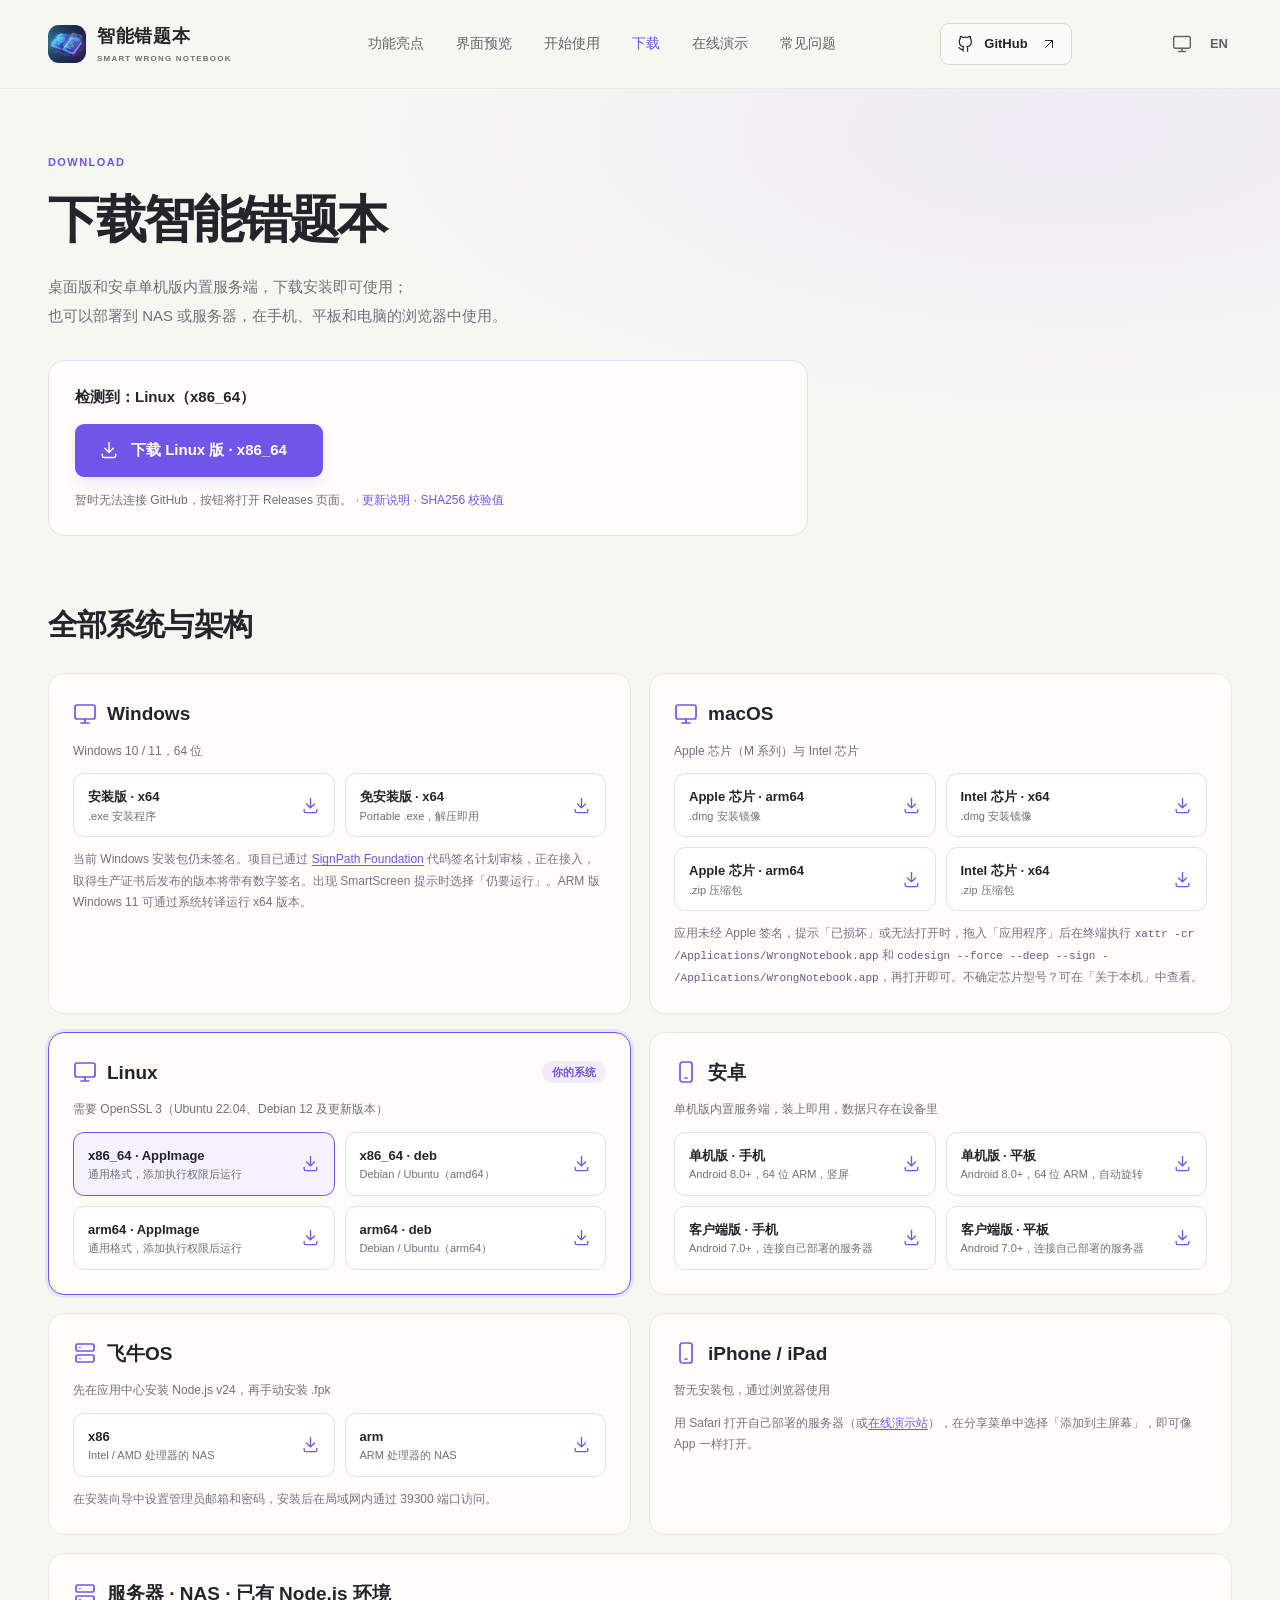
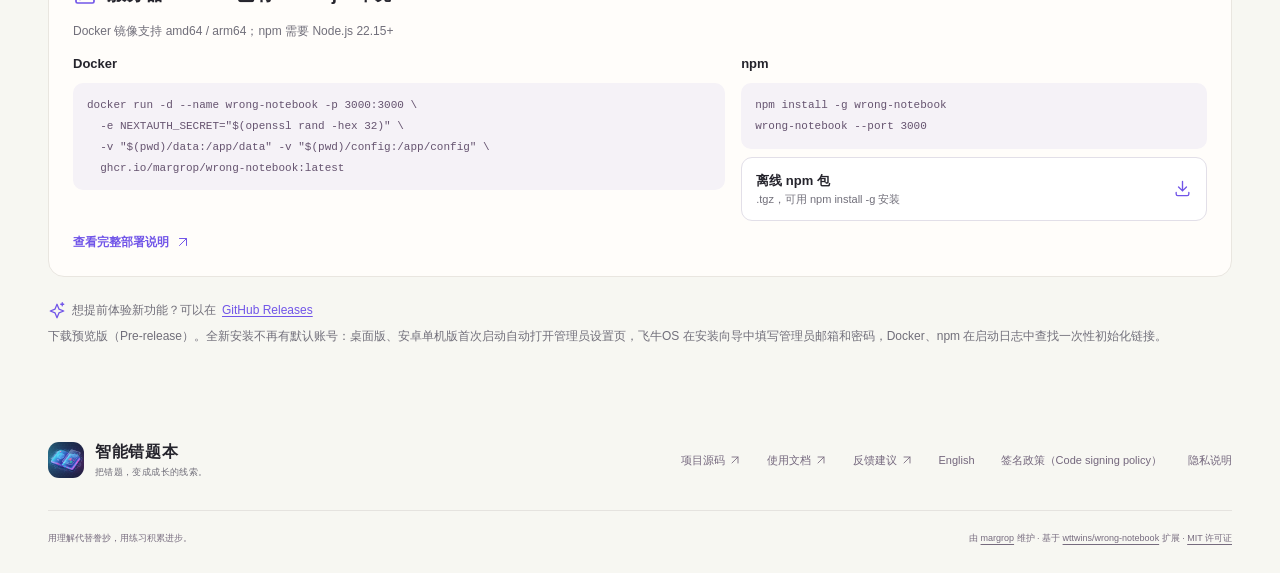
==== commit 145e6195: "docs: 下载页更新 SignPath 代码签名审核状态" ====
--- a/download/index.html
+++ b/download/index.html
@@ -24,6 +24,17 @@
     <script src="../assets/theme.js" defer></script>
     <script src="../assets/nav.js" defer></script>
     <script src="../assets/download.js" defer></script>
+    <script charset="UTF-8" id="LA_COLLECT" src="//sdk.51.la/js-sdk-pro.min.js"></script>
+    <script>LA.init({id:"28UHgDQYzLfy5FsM",ck:"28UHgDQYzLfy5FsM"})</script>
+    <!-- Google tag (gtag.js) -->
+    <script async src="https://www.googletagmanager.com/gtag/js?id=G-Z600EP14KD"></script>
+    <script>
+      window.dataLayer = window.dataLayer || [];
+      function gtag(){dataLayer.push(arguments);}
+      gtag('js', new Date());
+
+      gtag('config', 'G-Z600EP14KD');
+    </script>
   </head>
   <body>
     <a class="skip-link" href="#main">跳到正文</a>
@@ -47,14 +58,14 @@
           <span>智能错题本<small>SMART WRONG NOTEBOOK</small></span>
         </a>
         <nav class="desktop-nav" aria-label="主导航">
-          <a href="../#features">功能亮点</a><a href="../#preview">界面预览</a><a href="../#deploy">开始使用</a><a href="./" aria-current="page" class="active">下载</a><a href="https://wrong-notebook-demo.vercel.app" target="_blank" rel="noopener noreferrer">在线演示</a><a href="../#faq">常见问题</a>
+          <a href="../#features">功能亮点</a><a href="../#preview">界面预览</a><a href="../#deploy">开始使用</a><a href="./" aria-current="page" class="active">下载</a><a href="https://wrong-notebook-demo.margrop.net" target="_blank" rel="noopener noreferrer">在线演示</a><a href="../#faq">常见问题</a>
         </nav>
         <a class="github-link" href="https://github.com/margrop/wrong-notebook" target="_blank" rel="noopener noreferrer"><svg class="icon"><use href="#i-github"/></svg><span>GitHub</span><svg class="icon small"><use href="#i-arrow-up"/></svg></a>
         <div class="header-actions"><button class="theme-toggle icon-button" type="button" data-theme-toggle aria-label="主题：自动（跟随系统）" title="主题：自动（跟随系统）"><svg class="icon theme-icon-system"><use href="#i-monitor"/></svg><svg class="icon theme-icon-light"><use href="#i-sun"/></svg><svg class="icon theme-icon-dark"><use href="#i-moon"/></svg></button><a class="lang-switch" href="../en/download/" hreflang="en" lang="en" aria-label="Switch to English">EN</a></div>
         <button class="menu-toggle icon-button" type="button" aria-label="打开导航" aria-expanded="false" aria-controls="mobile-nav"><svg class="icon"><use href="#i-menu"/></svg></button>
       </div>
       <nav class="mobile-nav" id="mobile-nav" aria-label="手机导航" hidden>
-        <a href="../#features">功能亮点</a><a href="../#preview">界面预览</a><a href="../#deploy">开始使用</a><a href="./" aria-current="page" class="active">下载</a><a href="https://wrong-notebook-demo.vercel.app" target="_blank" rel="noopener noreferrer">在线演示</a><a href="../#faq">常见问题</a>
+        <a href="../#features">功能亮点</a><a href="../#preview">界面预览</a><a href="../#deploy">开始使用</a><a href="./" aria-current="page" class="active">下载</a><a href="https://wrong-notebook-demo.margrop.net" target="_blank" rel="noopener noreferrer">在线演示</a><a href="../#faq">常见问题</a>
       </nav>
     </header>
 
@@ -84,7 +95,7 @@
                 <a class="dl-button" data-asset="win-setup" data-variant="windows" href="https://github.com/margrop/wrong-notebook/releases/latest"><span><strong>安装版 · x64</strong><small>.exe 安装程序</small></span><span class="dl-size" data-size></span><svg class="icon"><use href="#i-download"/></svg></a>
                 <a class="dl-button" data-asset="win-portable" href="https://github.com/margrop/wrong-notebook/releases/latest"><span><strong>免安装版 · x64</strong><small>Portable .exe，解压即用</small></span><span class="dl-size" data-size></span><svg class="icon"><use href="#i-download"/></svg></a>
               </div>
-              <p class="download-note">当前 Windows 安装包仍未签名，项目正在申请 <a href="https://signpath.org" target="_blank" rel="noopener noreferrer">SignPath Foundation</a> 代码签名。出现 SmartScreen 提示时选择「仍要运行」。ARM 版 Windows 11 可通过系统转译运行 x64 版本。</p>
+              <p class="download-note">当前 Windows 安装包仍未签名。项目已通过 <a href="https://signpath.org" target="_blank" rel="noopener noreferrer">SignPath Foundation</a> 代码签名计划审核，正在接入，取得生产证书后发布的版本将带有数字签名。出现 SmartScreen 提示时选择「仍要运行」。ARM 版 Windows 11 可通过系统转译运行 x64 版本。</p>
             </article>
 
             <article class="download-card" data-platform="mac" aria-labelledby="dl-mac">
@@ -134,7 +145,7 @@
             <article class="download-card" data-platform="ios" aria-labelledby="dl-ios">
               <div class="download-card-head"><svg class="icon"><use href="#i-phone"/></svg><h3 id="dl-ios">iPhone / iPad</h3><span class="detected-badge">你的系统</span></div>
               <p class="download-requirement">暂无安装包，通过浏览器使用</p>
-              <p class="download-note">用 Safari 打开自己部署的服务器（或<a href="https://wrong-notebook-demo.vercel.app" target="_blank" rel="noopener noreferrer">在线演示站</a>），在分享菜单中选择「添加到主屏幕」，即可像 App 一样打开。</p>
+              <p class="download-note">用 Safari 打开自己部署的服务器（或<a href="https://wrong-notebook-demo.margrop.net" target="_blank" rel="noopener noreferrer">在线演示站</a>），在分享菜单中选择「添加到主屏幕」，即可像 App 一样打开。</p>
             </article>
 
             <article class="download-card download-card-wide" data-platform="server" aria-labelledby="dl-server">
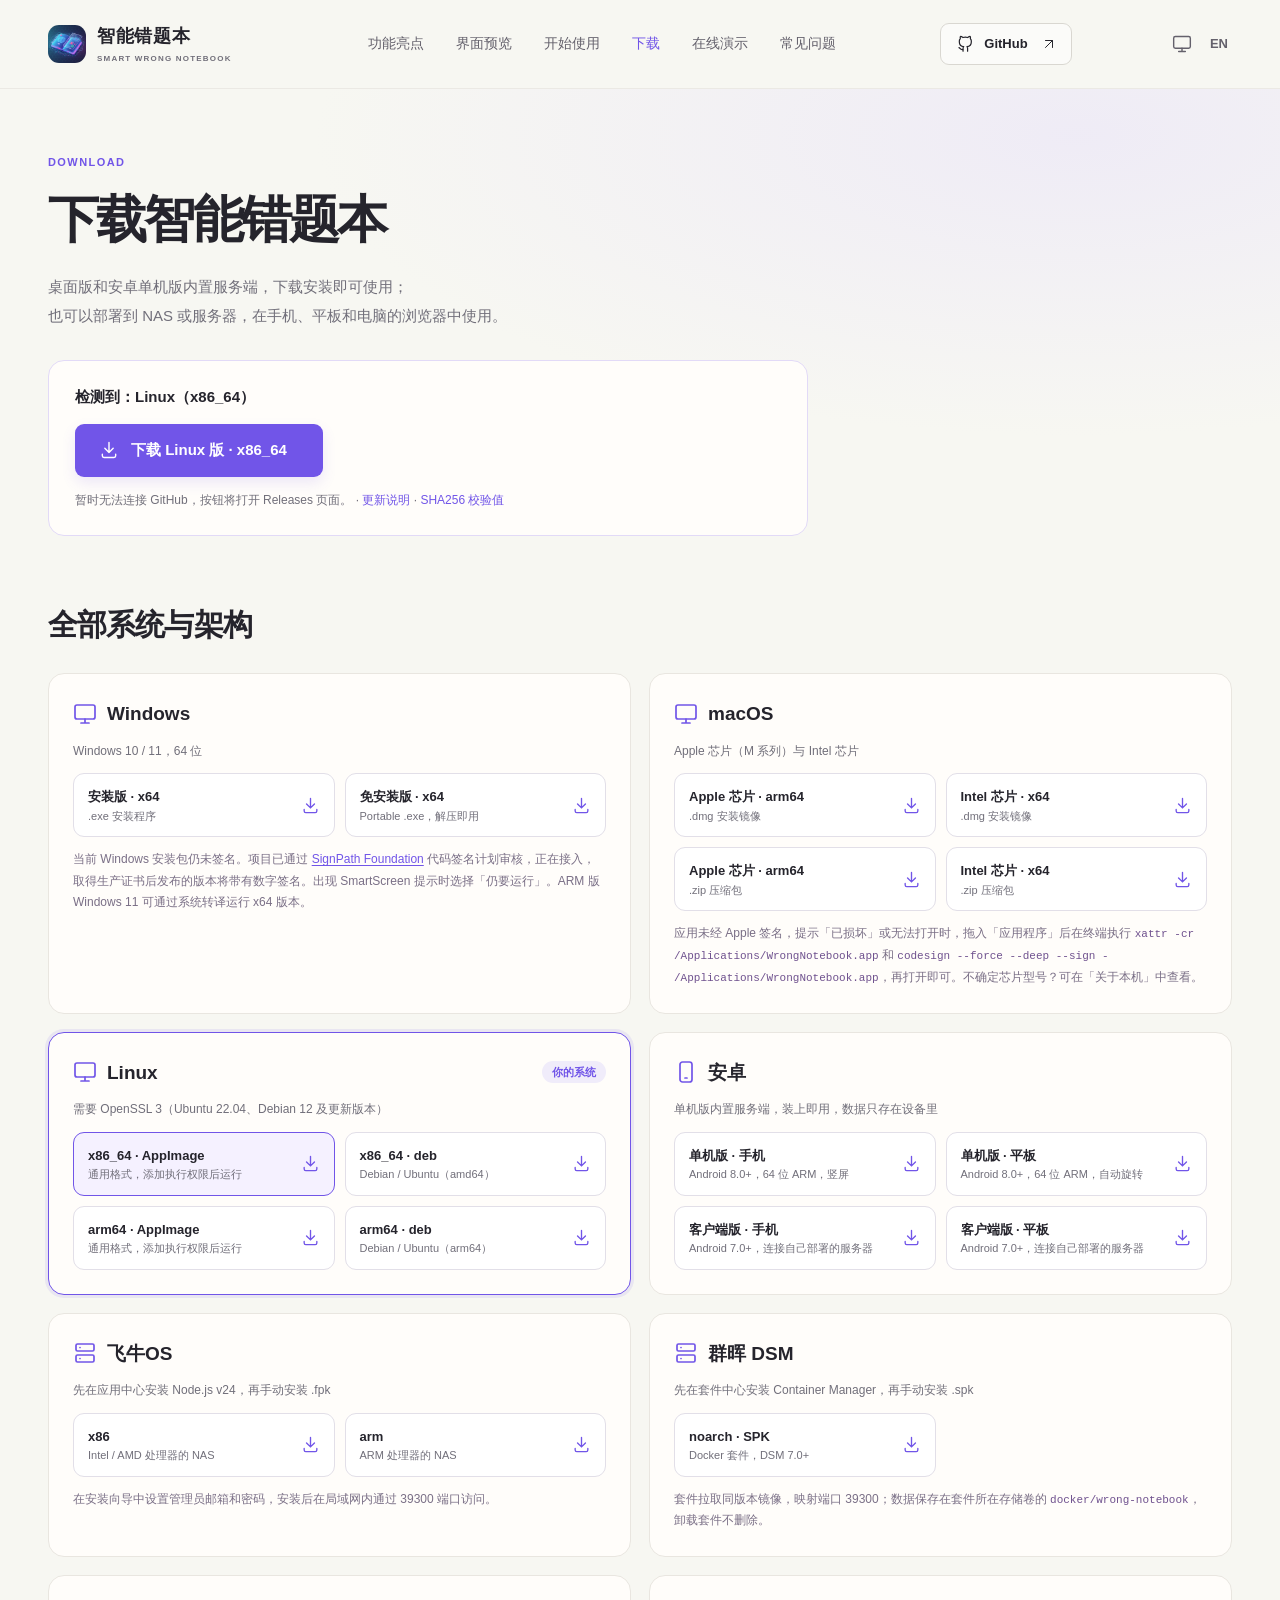
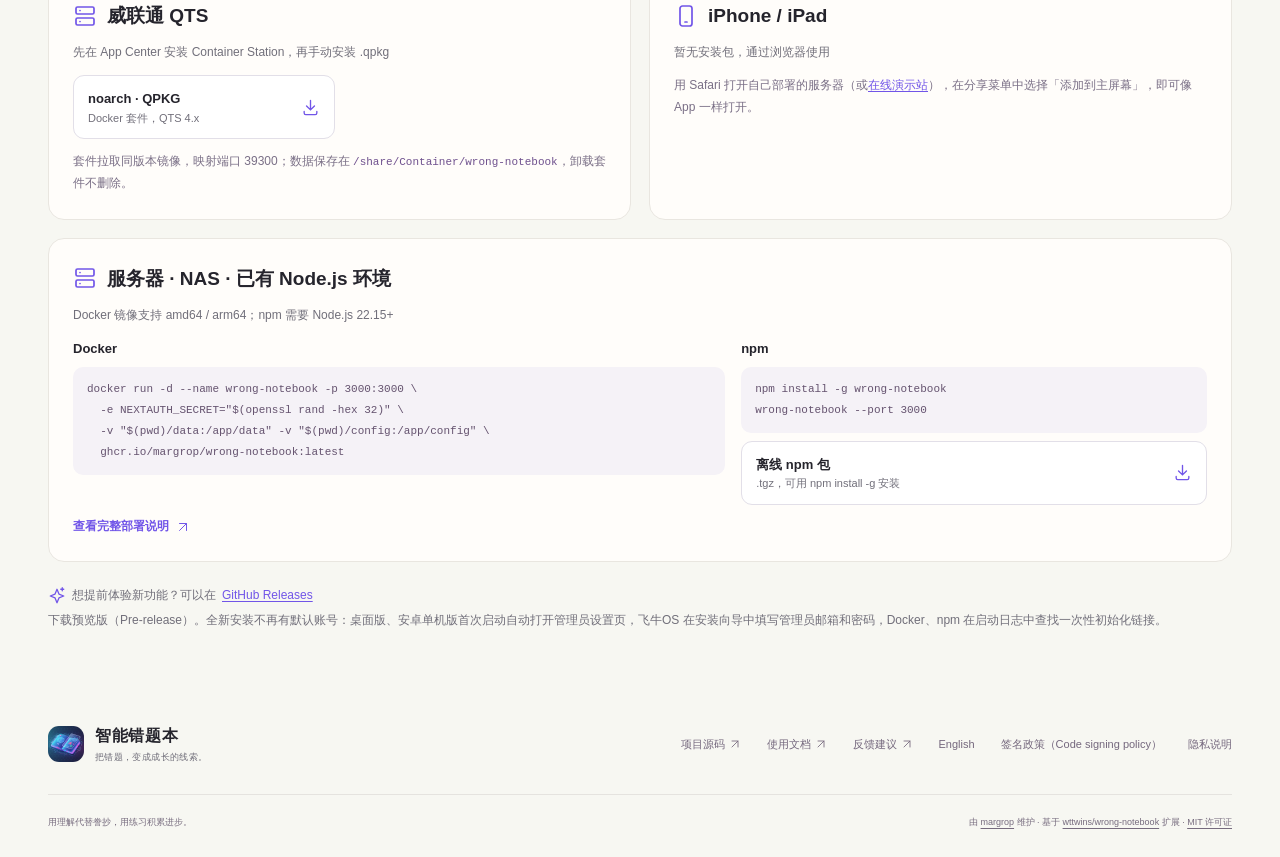
==== commit 5916f94a: "docs: 下载页增加群晖与威联通套件 补充 SPK/QPKG 安装包入口与依赖说明，下载脚本按文件名匹配两类套件。" ====
--- a/download/index.html
+++ b/download/index.html
@@ -141,6 +141,23 @@
               </div>
               <p class="download-note">在安装向导中设置管理员邮箱和密码，安装后在局域网内通过 39300 端口访问。</p>
             </article>
+            <article class="download-card" data-platform="synology" aria-labelledby="dl-synology">
+              <div class="download-card-head"><svg class="icon"><use href="#i-server"/></svg><h3 id="dl-synology">群晖 DSM</h3></div>
+              <p class="download-requirement">先在套件中心安装 Container Manager，再手动安装 .spk</p>
+              <div class="dl-list">
+                <a class="dl-button" data-asset="synology-spk" href="https://github.com/margrop/wrong-notebook/releases/latest"><span><strong>noarch · SPK</strong><small>Docker 套件，DSM 7.0+</small></span><span class="dl-size" data-size></span><svg class="icon"><use href="#i-download"/></svg></a>
+              </div>
+              <p class="download-note">套件拉取同版本镜像，映射端口 39300；数据保存在套件所在存储卷的 <code>docker/wrong-notebook</code>，卸载套件不删除。</p>
+            </article>
+
+            <article class="download-card" data-platform="qnap" aria-labelledby="dl-qnap">
+              <div class="download-card-head"><svg class="icon"><use href="#i-server"/></svg><h3 id="dl-qnap">威联通 QTS</h3></div>
+              <p class="download-requirement">先在 App Center 安装 Container Station，再手动安装 .qpkg</p>
+              <div class="dl-list">
+                <a class="dl-button" data-asset="qnap-qpkg" href="https://github.com/margrop/wrong-notebook/releases/latest"><span><strong>noarch · QPKG</strong><small>Docker 套件，QTS 4.x</small></span><span class="dl-size" data-size></span><svg class="icon"><use href="#i-download"/></svg></a>
+              </div>
+              <p class="download-note">套件拉取同版本镜像，映射端口 39300；数据保存在 <code>/share/Container/wrong-notebook</code>，卸载套件不删除。</p>
+            </article>
 
             <article class="download-card" data-platform="ios" aria-labelledby="dl-ios">
               <div class="download-card-head"><svg class="icon"><use href="#i-phone"/></svg><h3 id="dl-ios">iPhone / iPad</h3><span class="detected-badge">你的系统</span></div>
@@ -167,6 +184,6 @@
       </section>
     </main>
 
-    <footer class="site-footer container"><div class="footer-top"><a class="brand" href="../"><img src="../assets/icons/app-icon.png" alt="" width="36" height="36"><span>智能错题本<small>把错题，变成成长的线索。</small></span></a><nav aria-label="页脚导航"><a href="https://github.com/margrop/wrong-notebook" target="_blank" rel="noopener noreferrer">项目源码 <svg class="icon small"><use href="#i-arrow-up"/></svg></a><a href="https://github.com/margrop/wrong-notebook/wiki" target="_blank" rel="noopener noreferrer">使用文档 <svg class="icon small"><use href="#i-arrow-up"/></svg></a><a href="https://github.com/margrop/wrong-notebook/issues" target="_blank" rel="noopener noreferrer">反馈建议 <svg class="icon small"><use href="#i-arrow-up"/></svg></a><a href="../en/download/" hreflang="en" lang="en">English</a><a href="https://github.com/margrop/wrong-notebook/blob/main/doc/CODE_SIGNING.md" target="_blank" rel="noopener noreferrer">签名政策（Code signing policy）</a><a href="https://github.com/margrop/wrong-notebook/blob/main/doc/PRIVACY.md" target="_blank" rel="noopener noreferrer">隐私说明</a></nav></div><div class="footer-bottom"><p>用理解代替誊抄，用练习积累进步。</p><p>由 <a href="https://github.com/margrop" target="_blank" rel="noopener noreferrer">margrop</a> 维护 · 基于 <a href="https://github.com/wttwins/wrong-notebook" target="_blank" rel="noopener noreferrer">wttwins/wrong-notebook</a> 扩展 · <a href="https://github.com/margrop/wrong-notebook/blob/main/LICENSE" target="_blank" rel="noopener noreferrer">MIT 许可证</a></p></div></footer>
+    <footer class="site-footer container"><div class="footer-top"><a class="brand" href="../"><img src="../assets/icons/app-icon.png" alt="" width="36" height="36"><span>智能错题本<small>把错题，变成成长的线索。</small></span></a><nav aria-label="页脚导航"><a href="https://github.com/margrop/wrong-notebook" target="_blank" rel="noopener noreferrer">项目源码 <svg class="icon small"><use href="#i-arrow-up"/></svg></a><a href="https://github.com/margrop/wrong-notebook/wiki" target="_blank" rel="noopener noreferrer">使用文档 <svg class="icon small"><use href="#i-arrow-up"/></svg></a><a href="https://github.com/margrop/wrong-notebook/issues" target="_blank" rel="noopener noreferrer">反馈建议 <svg class="icon small"><use href="#i-arrow-up"/></svg></a><a href="../en/download/" hreflang="en" lang="en">English</a><a href="https://github.com/margrop/wrong-notebook/blob/main/doc/CODE_SIGNING.md" target="_blank" rel="noopener noreferrer">签名政策（Code signing policy）</a><a href="../privacy/">隐私说明</a></nav></div><div class="footer-bottom"><p>用理解代替誊抄，用练习积累进步。</p><p>由 <a href="https://github.com/margrop" target="_blank" rel="noopener noreferrer">margrop</a> 维护 · 基于 <a href="https://github.com/wttwins/wrong-notebook" target="_blank" rel="noopener noreferrer">wttwins/wrong-notebook</a> 扩展 · <a href="https://github.com/margrop/wrong-notebook/blob/main/LICENSE" target="_blank" rel="noopener noreferrer">MIT 许可证</a></p></div></footer>
   </body>
 </html>
--- a/assets/styles.css
+++ b/assets/styles.css
@@ -688,3 +688,21 @@
   .download-card { padding: 18px; }
   .dl-list { grid-template-columns: minmax(0, 1fr); }
 }
+
+/* 隐私政策等长文页面 */
+.legal-page { padding: 64px 0 72px; }
+.legal-container { max-width: 820px; }
+.legal-page h1 { white-space: normal; font-size: clamp(32px, 4vw, 48px); margin-top: 12px; }
+.legal-meta { margin-top: 14px; font-size: 13px; color: var(--muted); }
+.legal-body { margin-top: 28px; font-size: 15px; line-height: 1.9; }
+.legal-body h2 { font-size: 22px; margin: 36px 0 12px; }
+.legal-body p { margin: 12px 0; }
+.legal-body ul { margin: 12px 0; padding-left: 1.4em; }
+.legal-body li { margin: 8px 0; }
+.legal-body a, .legal-meta a { color: var(--purple); text-decoration: underline; text-underline-offset: 2px; overflow-wrap: anywhere; }
+.legal-body code { font-size: .92em; padding: 1px 5px; border-radius: 4px; border: 1px solid var(--line); overflow-wrap: anywhere; }
+@media (max-width: 680px) {
+  .legal-page { padding: 36px 0 48px; }
+  .legal-body { font-size: 14px; }
+  .legal-body h2 { font-size: 19px; }
+}
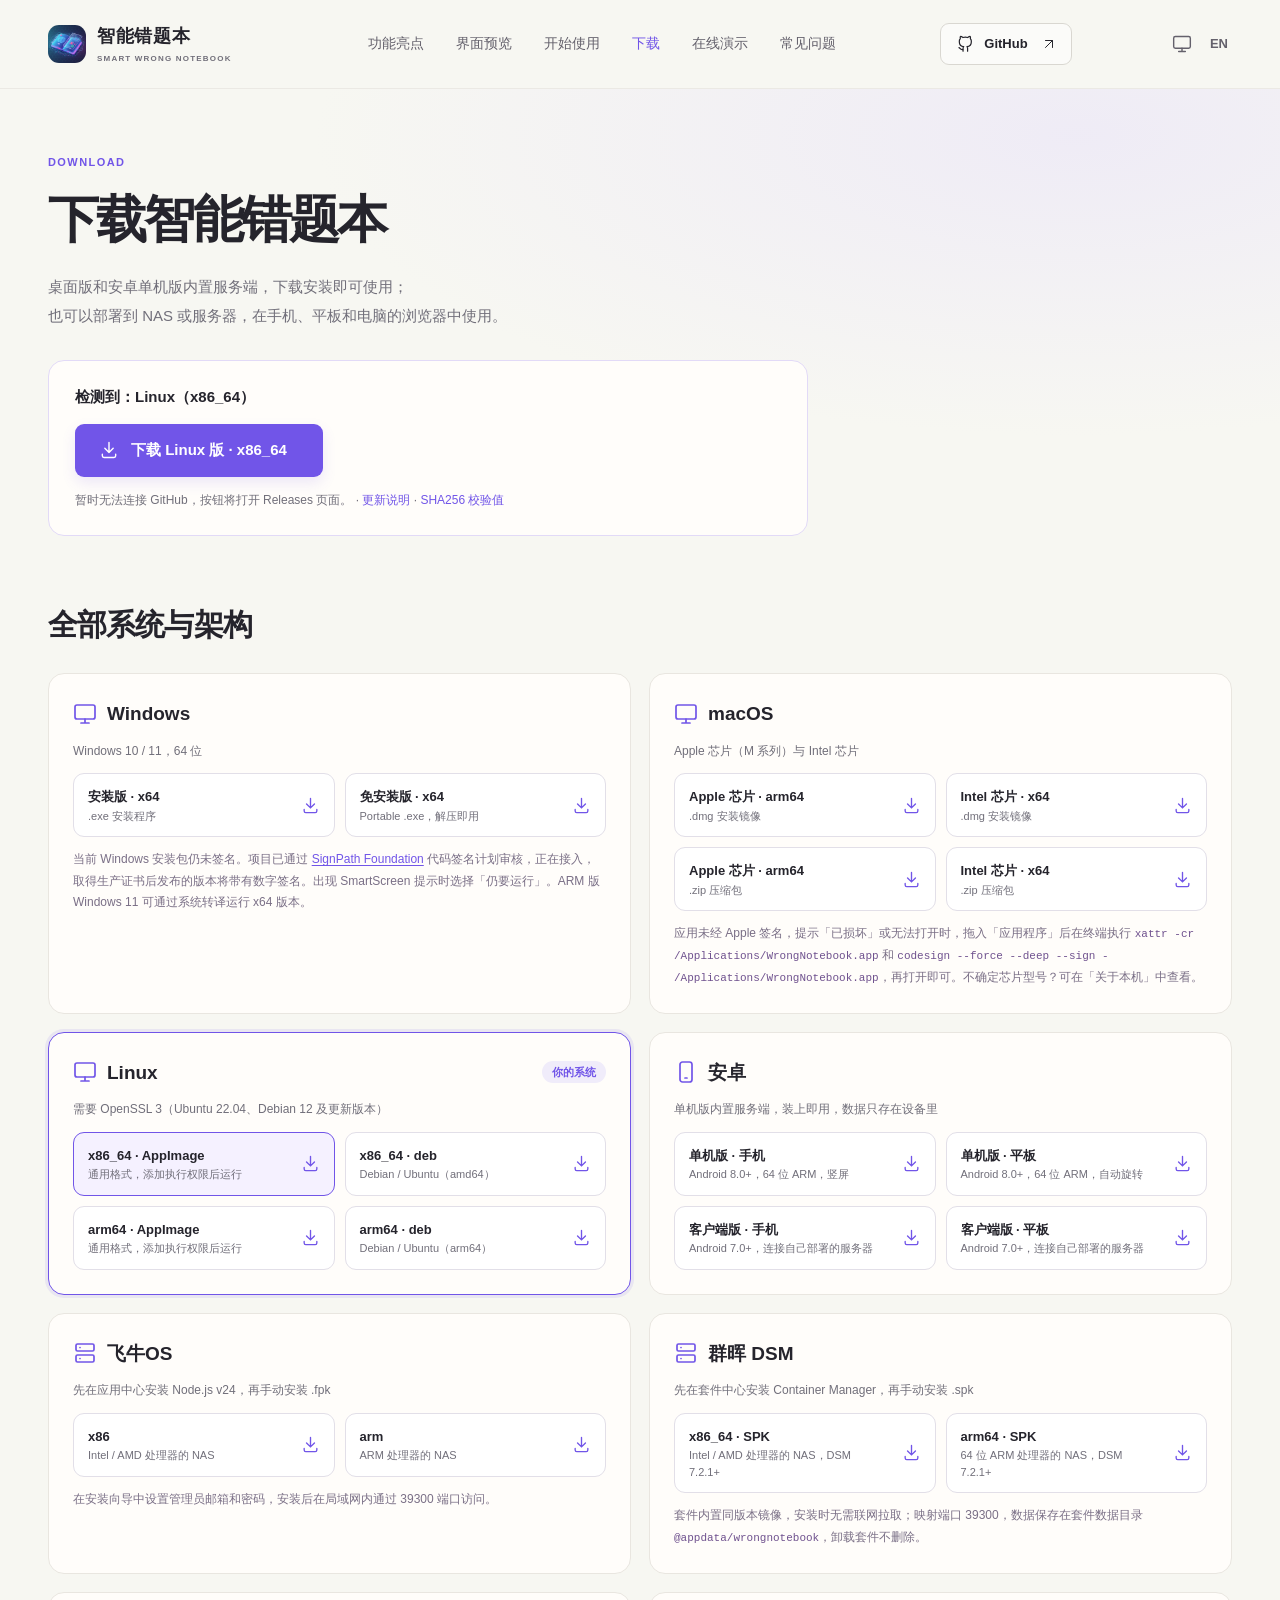
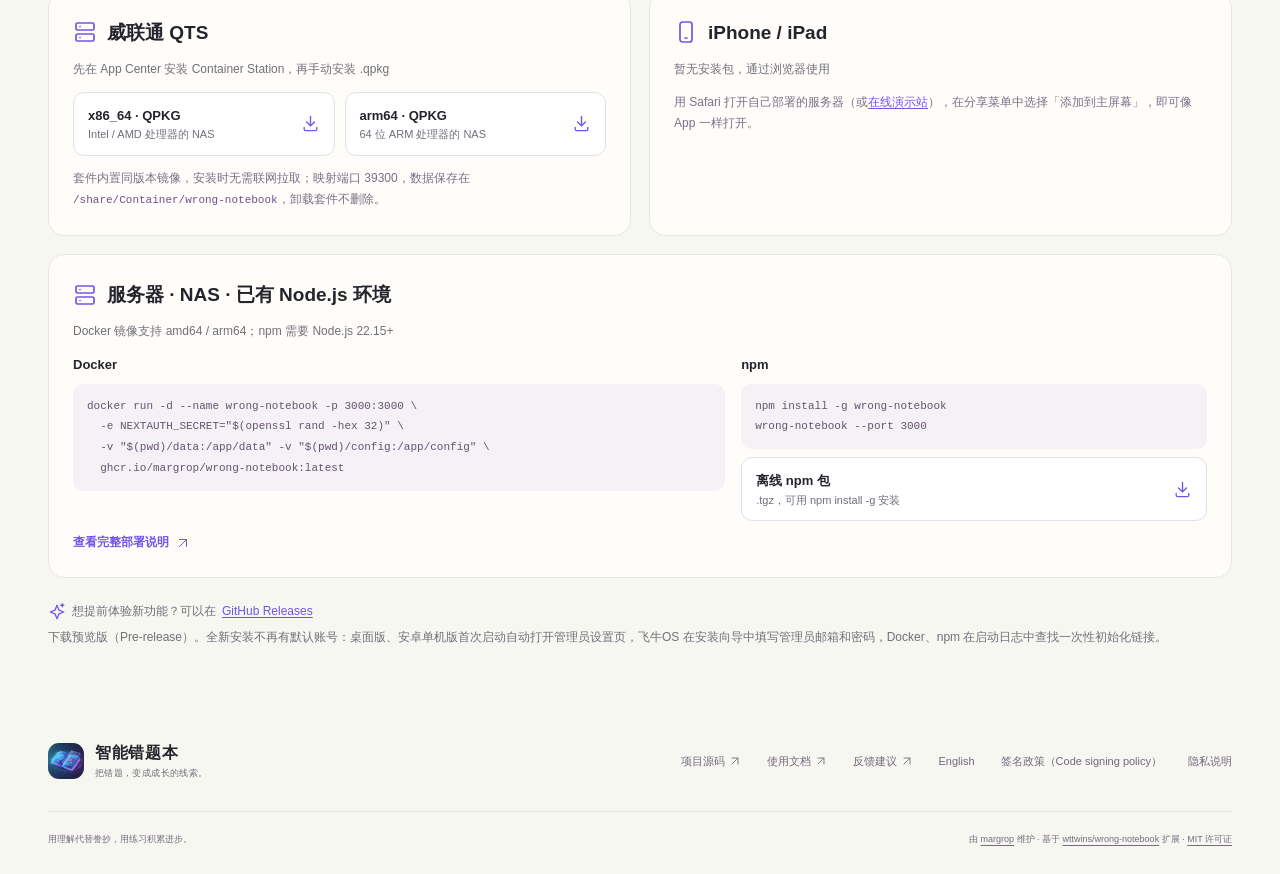
==== commit 4bf49b8f: "feat: 群晖与威联通套件按处理器架构提供内置镜像的安装包" ====
--- a/download/index.html
+++ b/download/index.html
@@ -145,18 +145,20 @@
               <div class="download-card-head"><svg class="icon"><use href="#i-server"/></svg><h3 id="dl-synology">群晖 DSM</h3></div>
               <p class="download-requirement">先在套件中心安装 Container Manager，再手动安装 .spk</p>
               <div class="dl-list">
-                <a class="dl-button" data-asset="synology-spk" href="https://github.com/margrop/wrong-notebook/releases/latest"><span><strong>noarch · SPK</strong><small>Docker 套件，DSM 7.0+</small></span><span class="dl-size" data-size></span><svg class="icon"><use href="#i-download"/></svg></a>
+                <a class="dl-button" data-asset="synology-x86_64" href="https://github.com/margrop/wrong-notebook/releases/latest"><span><strong>x86_64 · SPK</strong><small>Intel / AMD 处理器的 NAS，DSM 7.2.1+</small></span><span class="dl-size" data-size></span><svg class="icon"><use href="#i-download"/></svg></a>
+                <a class="dl-button" data-asset="synology-arm64" href="https://github.com/margrop/wrong-notebook/releases/latest"><span><strong>arm64 · SPK</strong><small>64 位 ARM 处理器的 NAS，DSM 7.2.1+</small></span><span class="dl-size" data-size></span><svg class="icon"><use href="#i-download"/></svg></a>
               </div>
-              <p class="download-note">套件拉取同版本镜像，映射端口 39300；数据保存在套件所在存储卷的 <code>docker/wrong-notebook</code>，卸载套件不删除。</p>
+              <p class="download-note">套件内置同版本镜像，安装时无需联网拉取；映射端口 39300，数据保存在套件数据目录 <code>@appdata/wrongnotebook</code>，卸载套件不删除。</p>
             </article>
 
             <article class="download-card" data-platform="qnap" aria-labelledby="dl-qnap">
               <div class="download-card-head"><svg class="icon"><use href="#i-server"/></svg><h3 id="dl-qnap">威联通 QTS</h3></div>
               <p class="download-requirement">先在 App Center 安装 Container Station，再手动安装 .qpkg</p>
               <div class="dl-list">
-                <a class="dl-button" data-asset="qnap-qpkg" href="https://github.com/margrop/wrong-notebook/releases/latest"><span><strong>noarch · QPKG</strong><small>Docker 套件，QTS 4.x</small></span><span class="dl-size" data-size></span><svg class="icon"><use href="#i-download"/></svg></a>
+                <a class="dl-button" data-asset="qnap-x86_64" href="https://github.com/margrop/wrong-notebook/releases/latest"><span><strong>x86_64 · QPKG</strong><small>Intel / AMD 处理器的 NAS</small></span><span class="dl-size" data-size></span><svg class="icon"><use href="#i-download"/></svg></a>
+                <a class="dl-button" data-asset="qnap-arm64" href="https://github.com/margrop/wrong-notebook/releases/latest"><span><strong>arm64 · QPKG</strong><small>64 位 ARM 处理器的 NAS</small></span><span class="dl-size" data-size></span><svg class="icon"><use href="#i-download"/></svg></a>
               </div>
-              <p class="download-note">套件拉取同版本镜像，映射端口 39300；数据保存在 <code>/share/Container/wrong-notebook</code>，卸载套件不删除。</p>
+              <p class="download-note">套件内置同版本镜像，安装时无需联网拉取；映射端口 39300，数据保存在 <code>/share/Container/wrong-notebook</code>，卸载套件不删除。</p>
             </article>
 
             <article class="download-card" data-platform="ios" aria-labelledby="dl-ios">
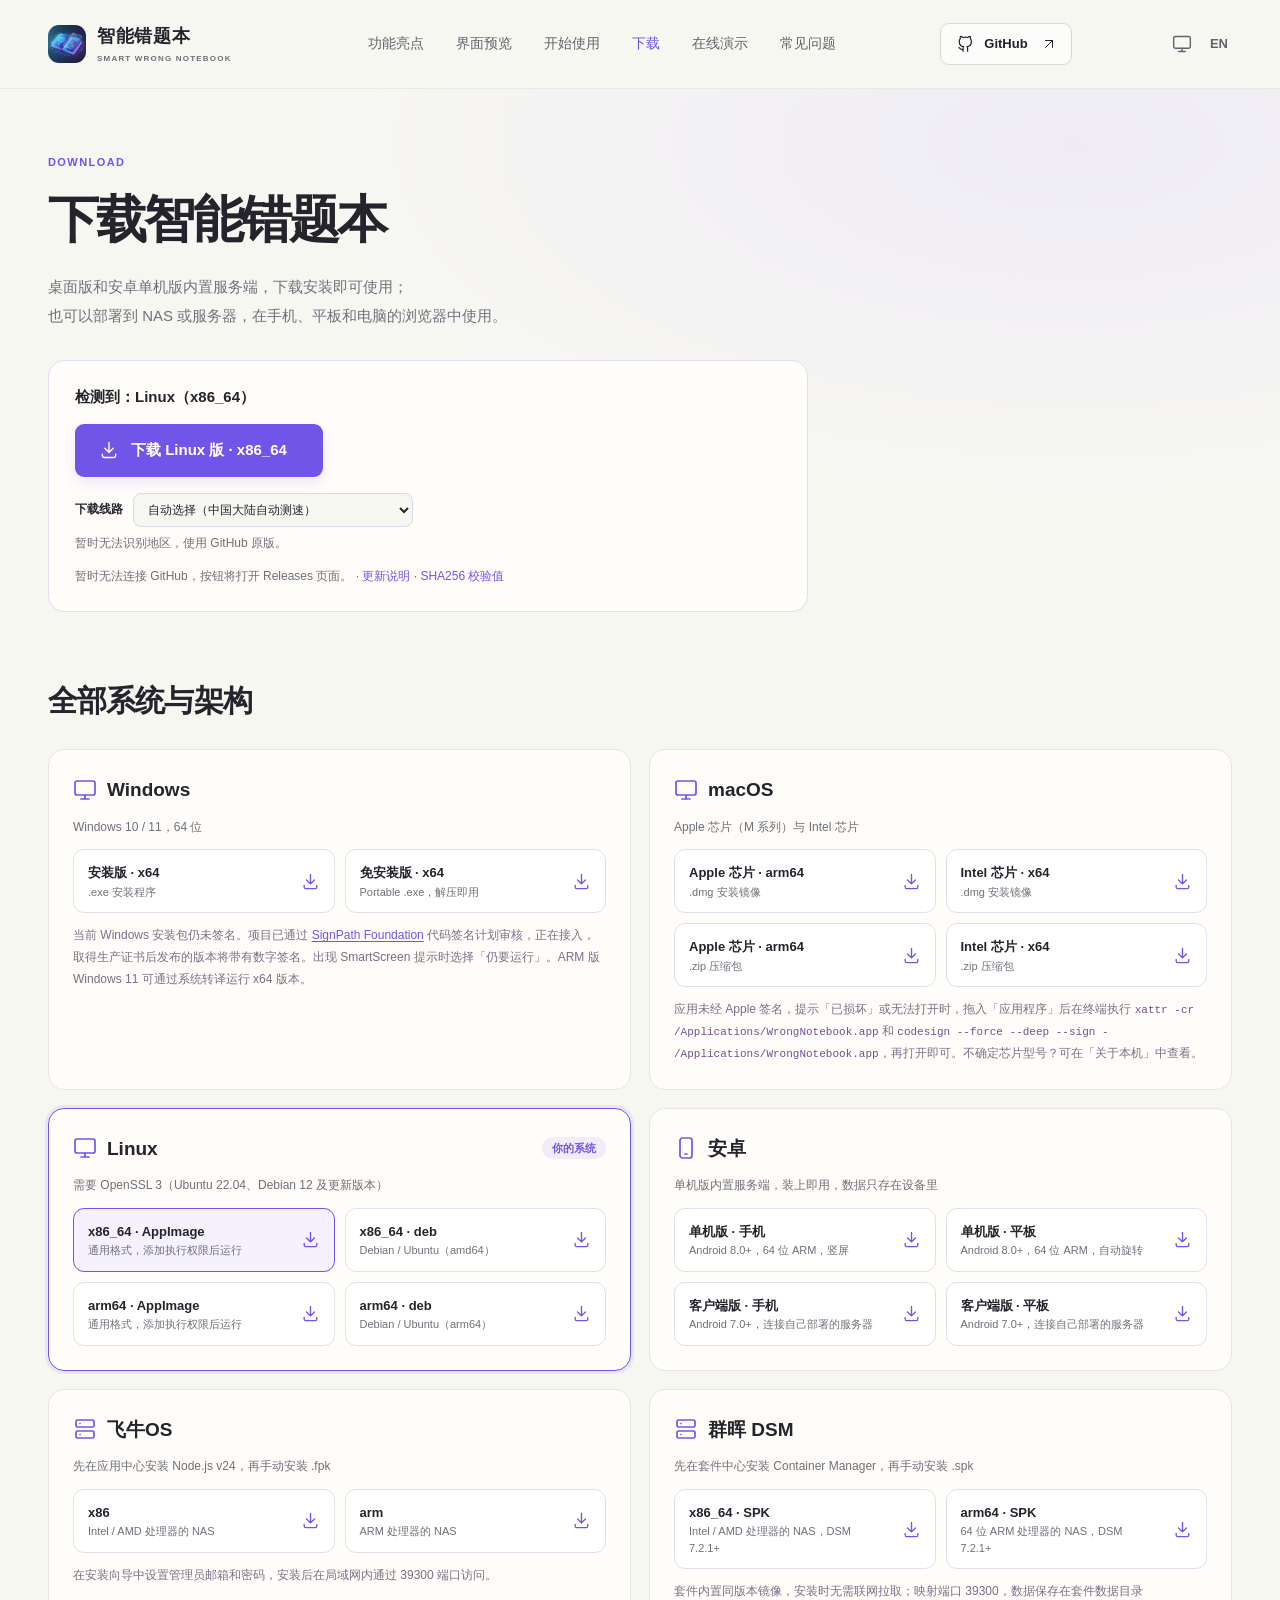
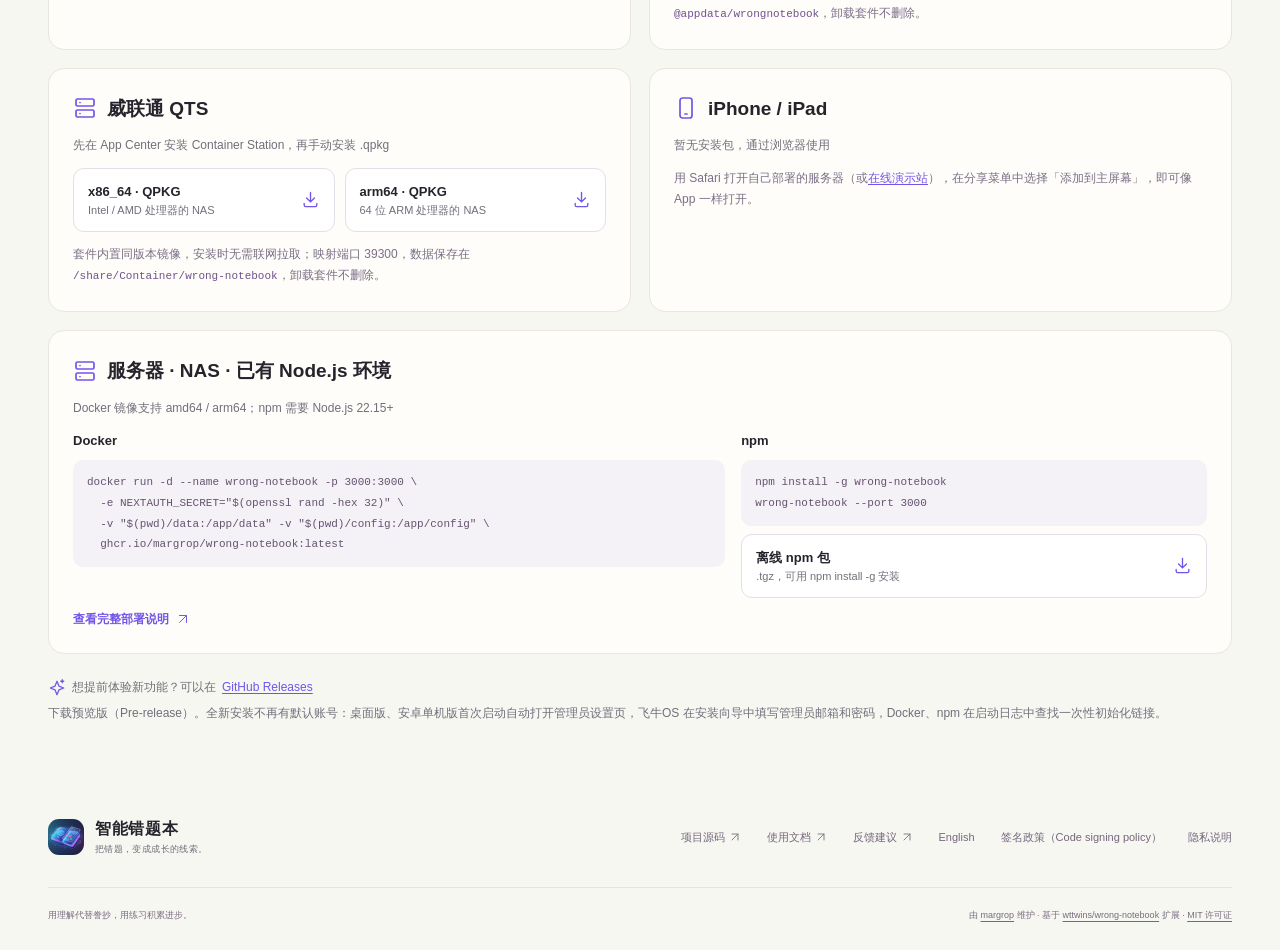
==== commit de010884: "feat: 自动选择下载加速线路" ====
--- a/download/index.html
+++ b/download/index.html
@@ -79,6 +79,17 @@
             <p class="detected-system" data-detected-system>正在识别你的系统与架构…</p>
             <a class="button button-primary download-cta" data-recommended href="https://github.com/margrop/wrong-notebook/releases/latest" hidden><svg class="icon"><use href="#i-download"/></svg><span data-download-label>下载安装包</span><span class="dl-size" data-size></span></a>
             <p class="detected-note" data-detected-note hidden></p>
+            <div class="download-source-picker" data-download-source-picker>
+              <label for="download-source">下载线路</label>
+              <select id="download-source" data-download-source aria-describedby="download-source-status">
+                <option value="auto">自动选择（中国大陆自动测速）</option>
+                <option value="github">GitHub 原版</option>
+                <option value="ghfast">ghfast.top</option>
+                <option value="ghproxy">gh-proxy.net</option>
+                <option value="llkk">gs.llkk.cc</option>
+              </select>
+              <p class="download-source-status" id="download-source-status" data-download-source-status aria-live="polite">正在识别地区并测速下载线路…</p>
+            </div>
             <p class="release-meta"><span data-release-version>最新正式版</span> · <a data-release-link href="https://github.com/margrop/wrong-notebook/releases/latest" target="_blank" rel="noopener noreferrer">更新说明</a> · <a data-asset="checksums" href="https://github.com/margrop/wrong-notebook/releases/latest" target="_blank" rel="noopener noreferrer">SHA256 校验值</a></p>
           </div>
         </div>
--- a/assets/styles.css
+++ b/assets/styles.css
@@ -638,6 +638,12 @@
 .download-hero h1 { white-space: normal; font-size: clamp(32px, 4vw, 52px); margin-top: 12px; }
 .download-lead { margin-top: 18px; font-size: 15px; line-height: 1.9; color: var(--muted); max-width: 760px; }
 .download-detect { margin-top: 30px; padding: 24px 26px; border: 1px solid #e2daf7; border-radius: 16px; background: #fffdfa; max-width: 760px; display: grid; gap: 14px; justify-items: start; }
+.download-source-picker { margin-top: 2px; display: grid; grid-template-columns: auto minmax(180px, 280px); align-items: center; gap: 7px 10px; max-width: 100%; color: var(--muted); font-size: 12px; }
+.download-source-picker label { color: var(--ink); font-weight: 650; }
+.download-source-picker select { width: 100%; min-height: 34px; padding: 6px 30px 6px 10px; border: 1px solid #dcd6e7; border-radius: 8px; background: var(--bg); color: var(--ink); font: inherit; }
+.download-source-picker select:focus-visible { outline: 2px solid var(--purple); outline-offset: 2px; }
+.download-source-status { grid-column: 1 / -1; margin: 0; line-height: 1.6; color: var(--muted); }
+.hero-copy .download-source-picker { max-width: 480px; }
 .detected-system { font-size: 15px; font-weight: 650; }
 .detected-note { font-size: 12px; color: var(--muted); }
 .download-cta { gap: 12px; font-size: 15px; }
@@ -685,6 +691,10 @@
   .download-lead { font-size: 13px; }
   .download-detect { padding: 18px; justify-items: stretch; }
   .download-cta { white-space: normal; text-align: center; }
+  .download-source-picker { grid-template-columns: 1fr; gap: 6px; }
+  .download-source-picker select { max-width: none; }
+  .download-source-status { grid-column: auto; }
+  .hero-copy .download-source-picker { max-width: none; text-align: left; }
   .download-card { padding: 18px; }
   .dl-list { grid-template-columns: minmax(0, 1fr); }
 }
--- a/assets/dark.css
+++ b/assets/dark.css
@@ -152,6 +152,7 @@
 html[data-theme="dark"] .hero-download-meta a { color: #b5a1ca; }
 html[data-theme="dark"] .download-hero { background: radial-gradient(ellipse at 84% 10%, #1d172ea3, transparent 50%); }
 html[data-theme="dark"] .download-detect { border: 1px solid #1e1437; background: #1e1b18; }
+html[data-theme="dark"] .download-source-picker select { border: 1px solid #282136; }
 html[data-theme="dark"] .download-cta .dl-size { color: #ffffffc0; }
 html[data-theme="dark"] .download-card { border: 1px solid #2d2a23; background: #1e1b18; }
 html[data-theme="dark"] .download-card.is-detected { box-shadow: 0 0 0 3px #1e009d1a; }
